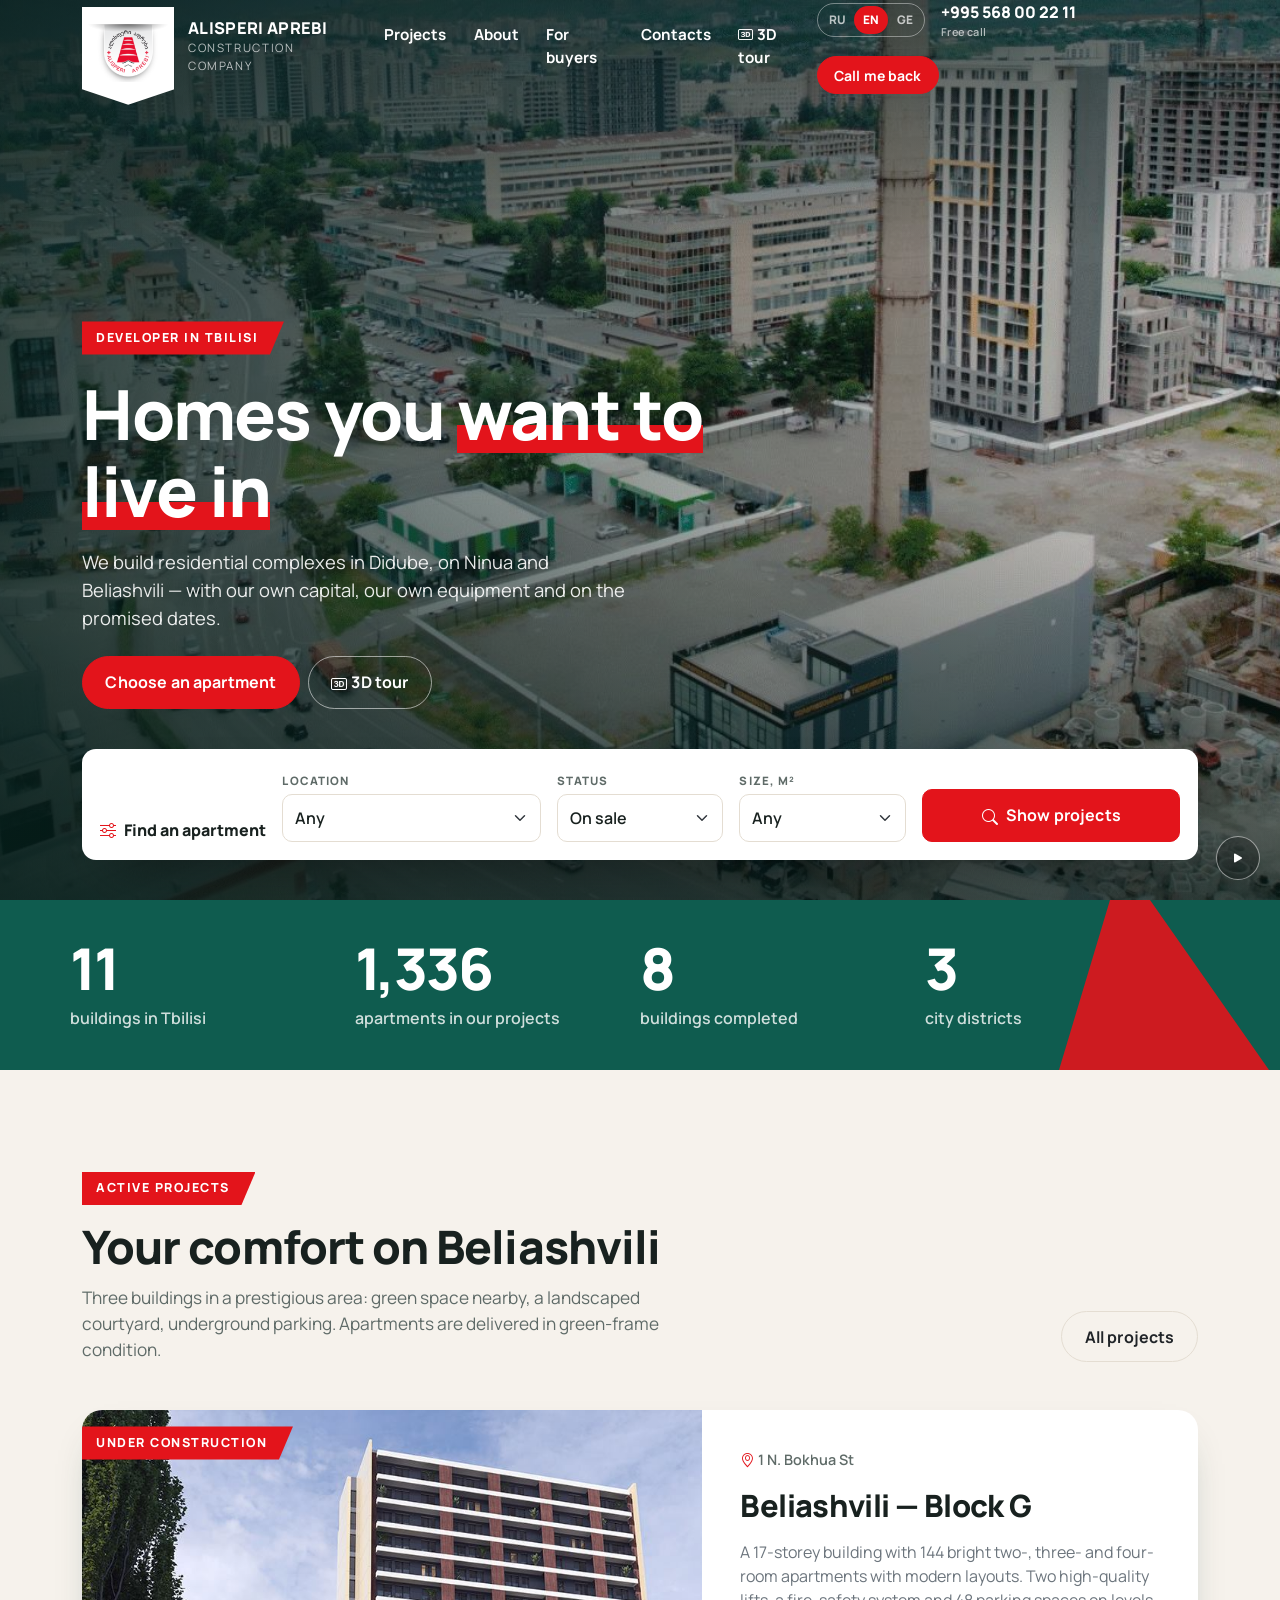
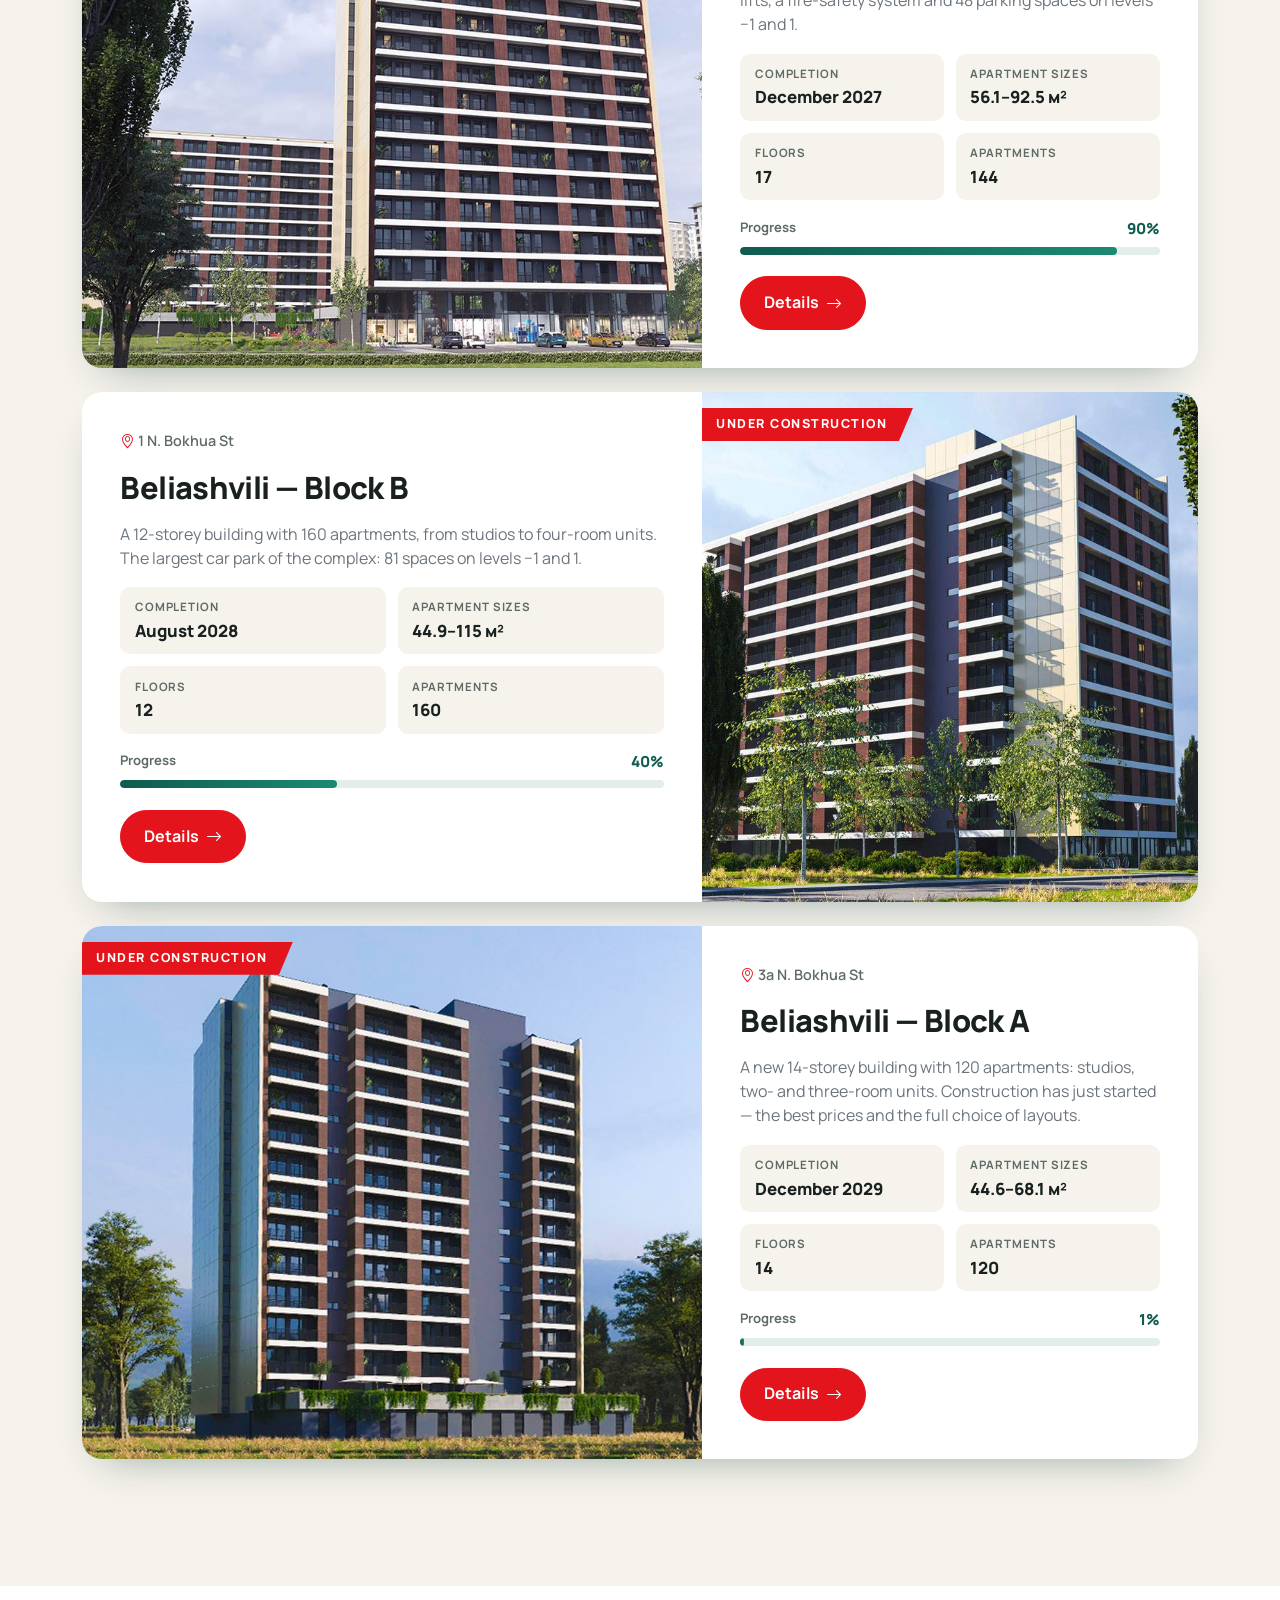
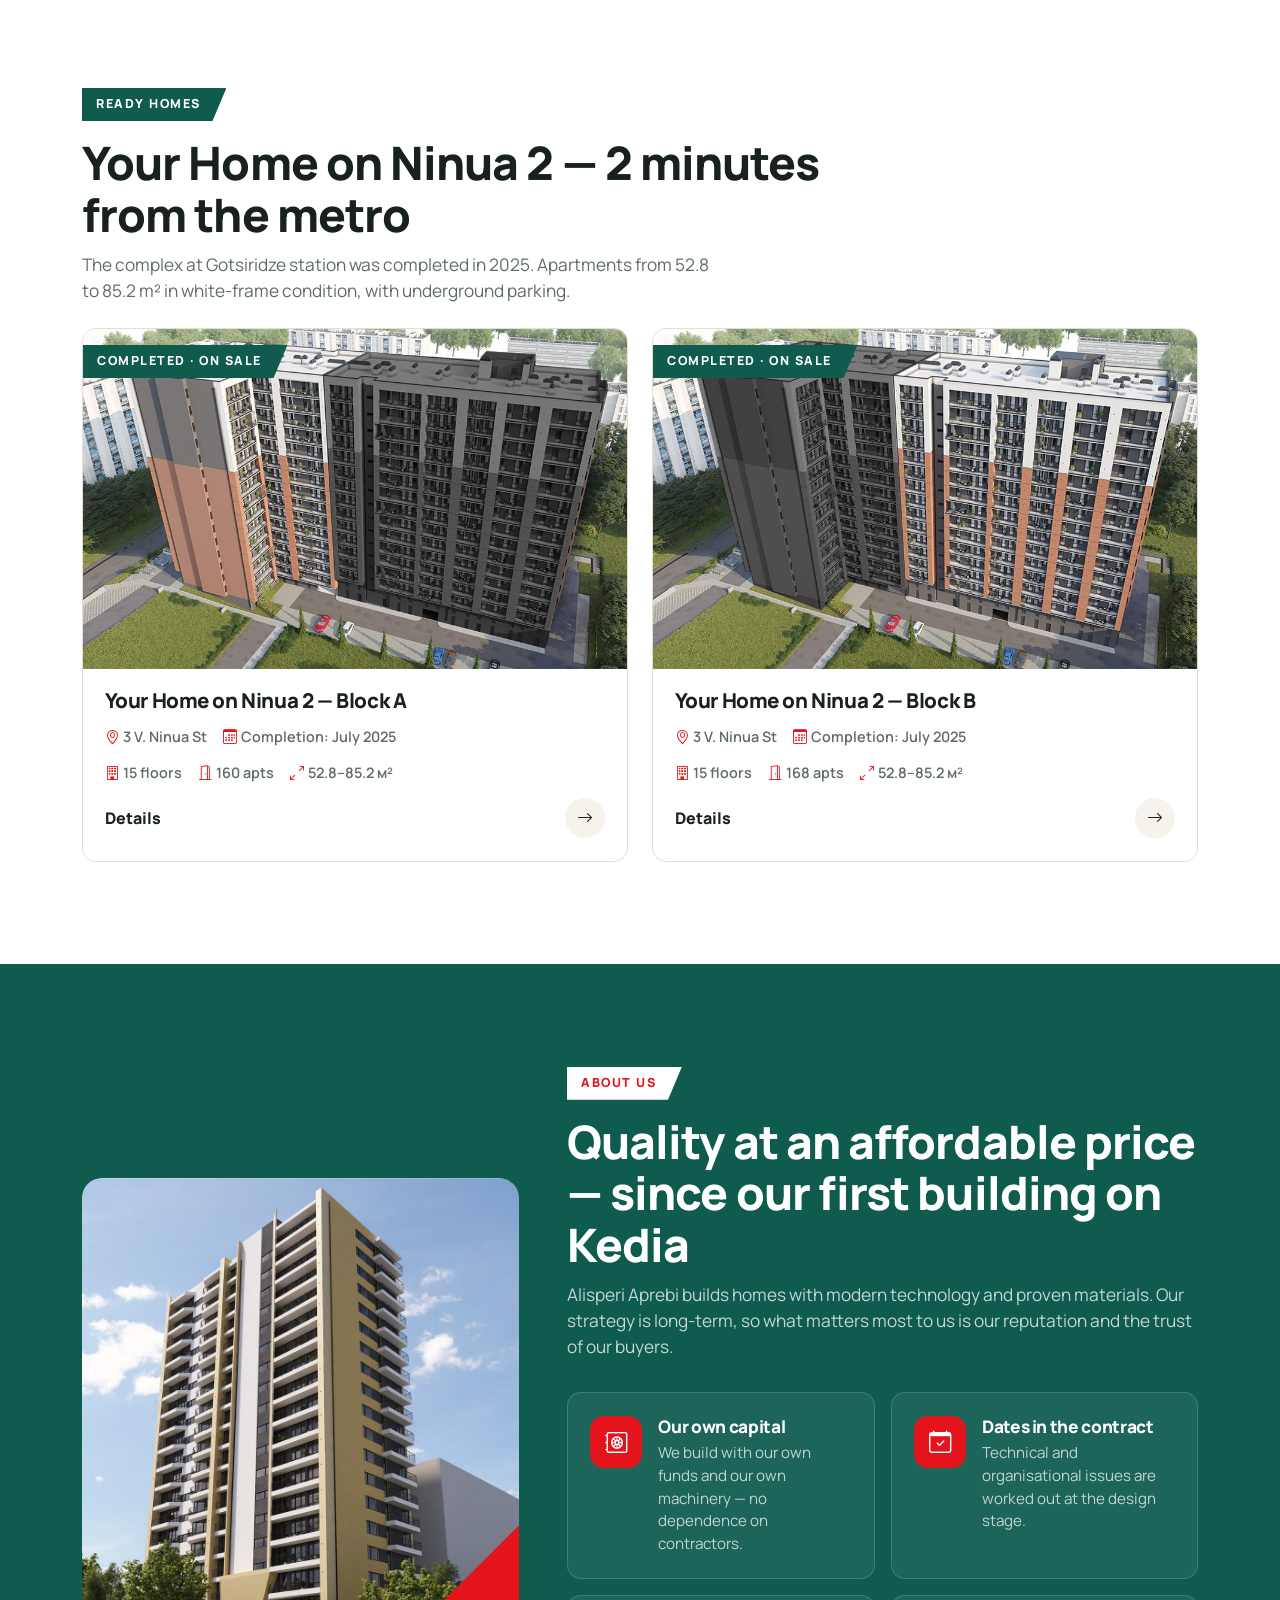
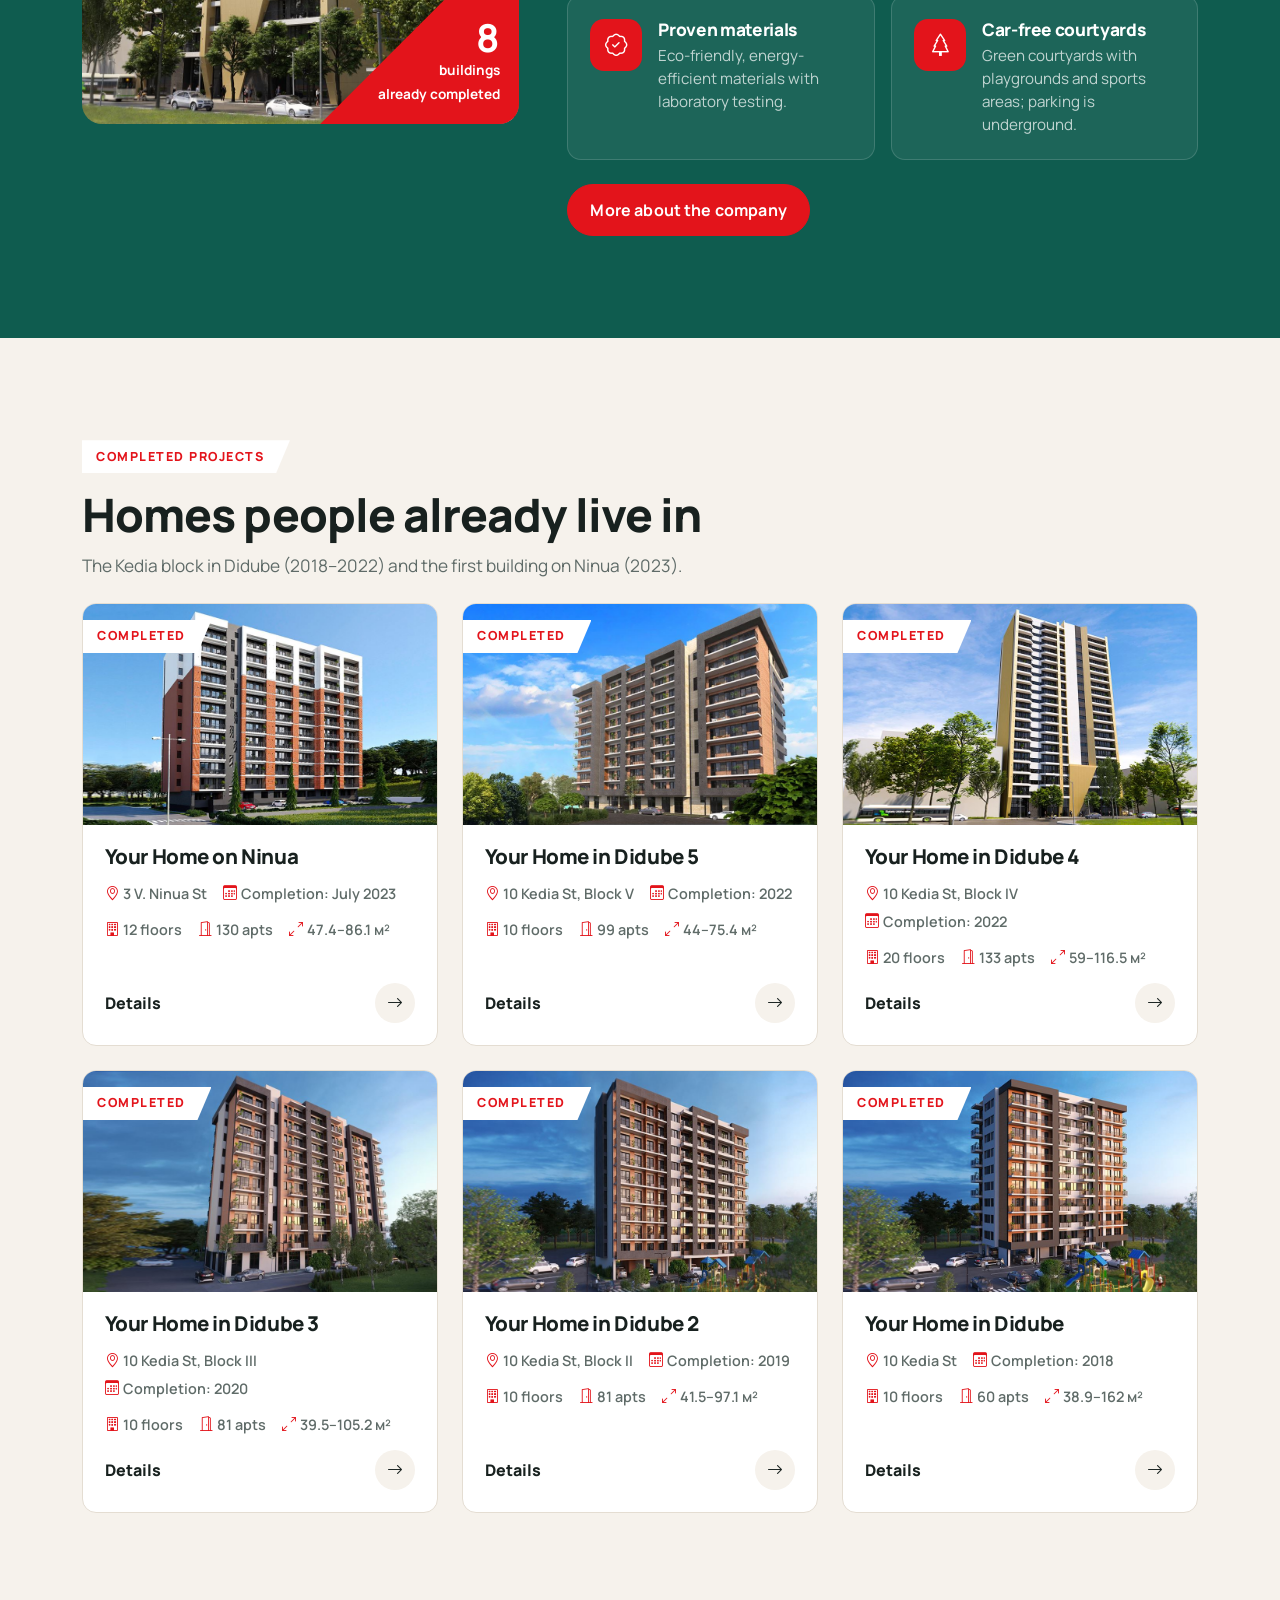
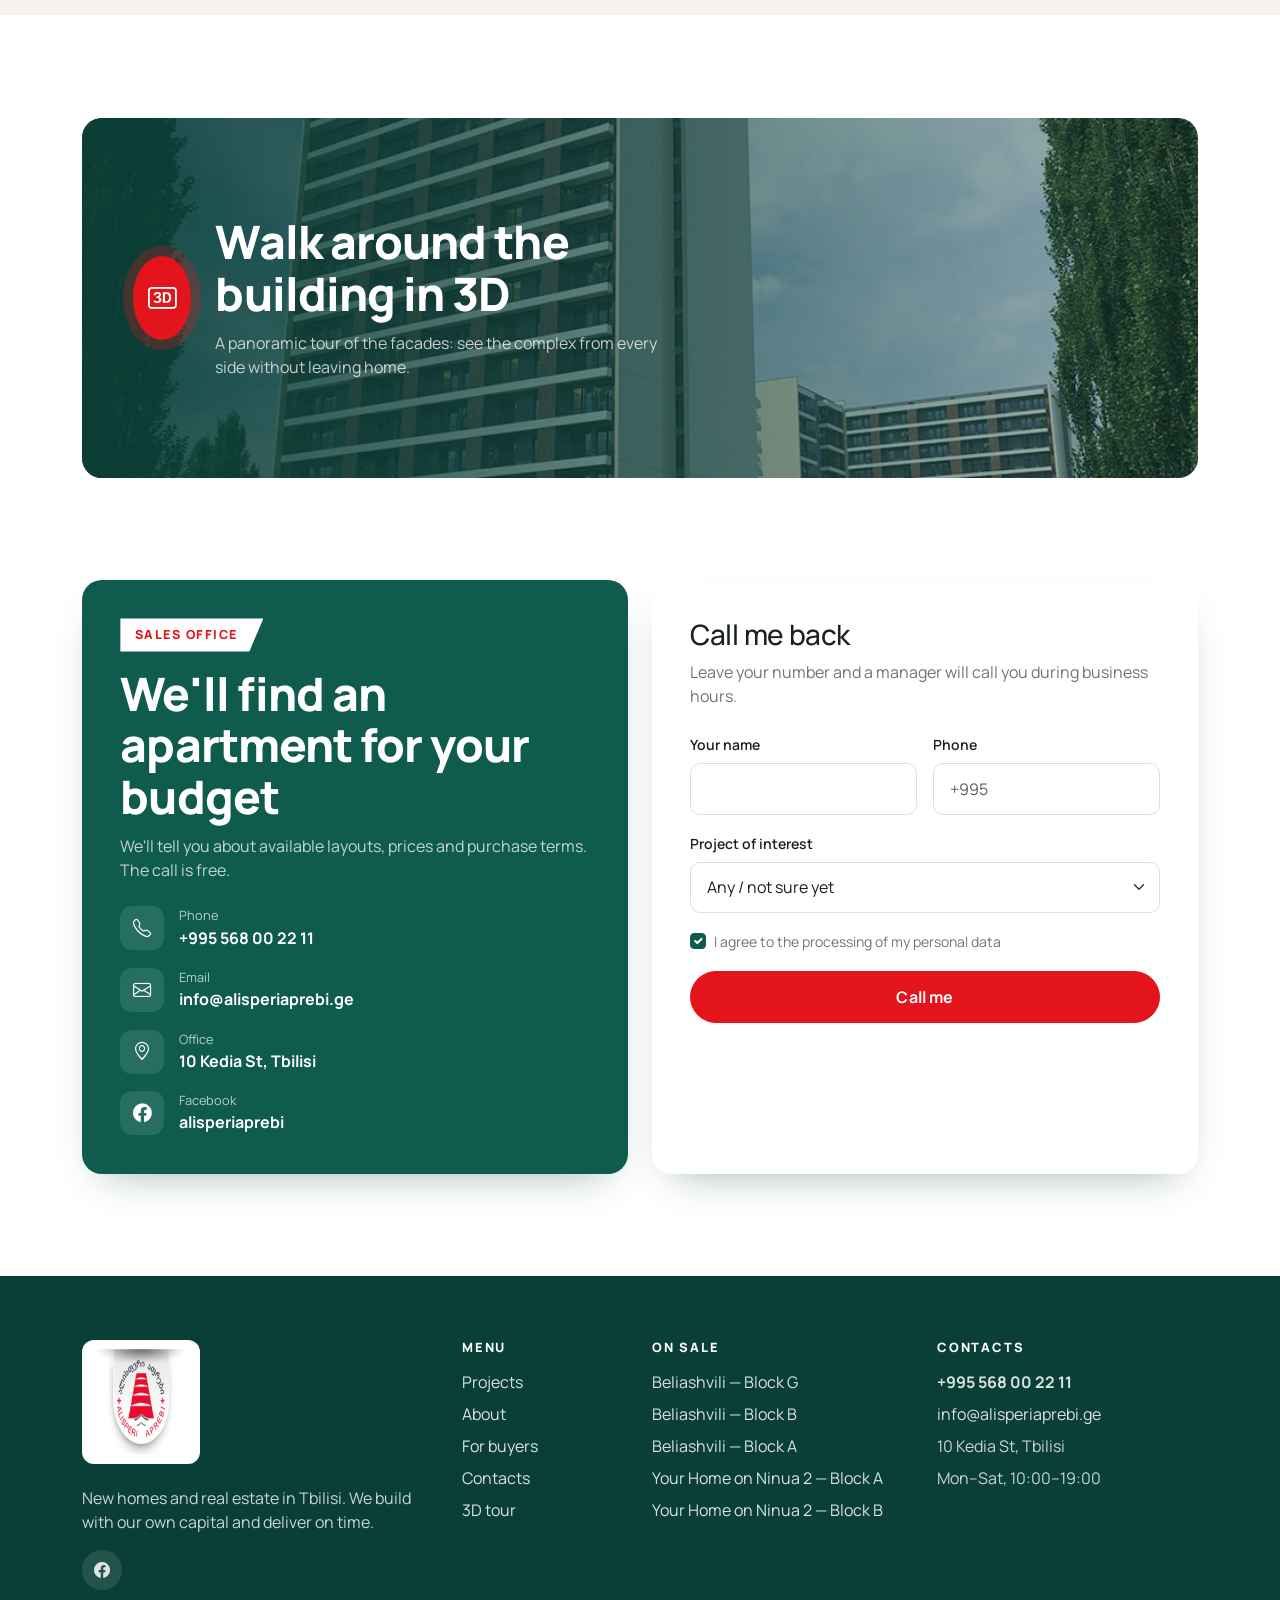
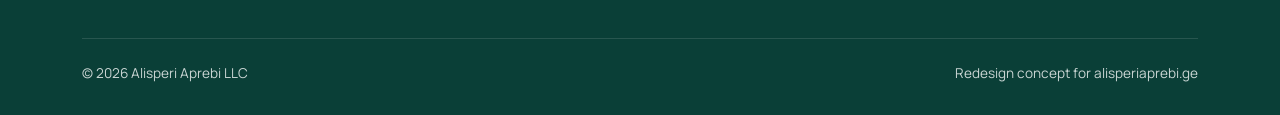
==== index.html @ 361d7d0c "Alisperi Aprebi website redesign prototype Static Bootstrap 5 site (RU/EN/KA) with the original hero" ====
<!doctype html>
<html lang="ru">
<head>
  <meta charset="utf-8">
  <meta name="viewport" content="width=device-width, initial-scale=1">
  <title data-i18n-doc="p.home.title">Новостройки в Тбилиси — Алые Паруса</title>
  <meta name="description" content="Строительная компания «Алые Паруса» (Alisperi Aprebi): жилые комплексы в Тбилиси — Белиашвили, Нинуа, Дидубе. Квартиры от застройщика." data-i18n-content="p.home.desc">
  <meta name="theme-color" content="#0f5c4f">
  <meta property="og:title" content="Алые Паруса — новостройки в Тбилиси">
  <meta property="og:image" content="assets/video/hero-poster.jpg">
  <link rel="icon" href="favicon.ico">
  <link rel="preconnect" href="https://fonts.googleapis.com">
  <link rel="preconnect" href="https://fonts.gstatic.com" crossorigin>
  <link href="https://fonts.googleapis.com/css2?family=Manrope:wght@400;500;600;700;800&family=Noto+Sans+Georgian:wght@400;600;700;800&display=swap" rel="stylesheet">
  <link href="https://cdn.jsdelivr.net/npm/bootstrap@5.3.3/dist/css/bootstrap.min.css" rel="stylesheet">
  <link href="https://cdn.jsdelivr.net/npm/bootstrap-icons@1.11.3/font/bootstrap-icons.min.css" rel="stylesheet">
  <link href="assets/css/style.css" rel="stylesheet">
  <script data-goatcounter="https://olegi808.goatcounter.com/count" async src="https://gc.zgo.at/count.js"></script>
</head>
<body data-page="home">
  <a class="visually-hidden-focusable position-absolute top-0 start-0 m-2 btn btn-primary btn-sm" style="z-index:2000" href="#main" data-i18n="ui.skip">Перейти к содержимому</a>
  <div data-include="header"></div>

  <main id="main">
    <!-- Первый экран: видео с оригинального сайта -->
    <section class="aa-hero">
      <div class="aa-hero__media">
        <video autoplay muted loop playsinline preload="auto" poster="assets/video/hero-poster.jpg" aria-hidden="true">
          <source src="assets/video/hero.mp4" type="video/mp4">
        </video>
      </div>
      <div class="aa-hero__shade"></div>
      <button class="aa-hero__ctrl" type="button" aria-label="Пауза"><i class="bi bi-pause-fill"></i></button>

      <div class="aa-hero__content">
        <div class="container">
          <span class="aa-sail" data-i18n="h.tag">Застройщик в Тбилиси</span>
          <h1 data-i18n="h.title">Дома, в которых <em>хочется жить</em></h1>
          <p class="aa-hero__lead" data-i18n="h.lead">Строим жилые комплексы в Дидубе, на Нинуа и Белиашвили — на собственный капитал, своей техникой и в обещанные сроки.</p>
          <div class="d-flex flex-wrap gap-2 mt-4">
            <a class="btn btn-primary" href="projects.html" data-i18n="h.cta">Выбрать квартиру</a>
            <a class="btn btn-ghost" href="https://www.alisperiaprebi.ge/3dtour/360/fasadi/" target="_blank" rel="noopener"><i class="bi bi-badge-3d me-1"></i><span data-i18n="nav.tour">3D-тур</span></a>
          </div>

          <form class="aa-search" data-search>
            <div class="row g-2 g-lg-3 align-items-end">
              <div class="col-12 col-lg-2 d-flex align-items-center"><div class="aa-search__title"><i class="bi bi-sliders"></i><span data-i18n="s.title">Подбор квартиры</span></div></div>
              <div class="col-6 col-lg-3">
                <label for="sLoc" data-i18n="s.loc">Локация</label>
                <select class="form-select" id="sLoc" name="loc">
                  <option value="" data-i18n="s.any">Все</option>
                  <option value="beliashvili" data-i18n="loc.beliashvili">Белиашвили</option>
                  <option value="ninua" data-i18n="loc.ninua">Нинуа</option>
                  <option value="didube" data-i18n="loc.didube">Дидубе</option>
                </select>
              </div>
              <div class="col-6 col-lg-2">
                <label for="sStatus" data-i18n="s.status">Статус</label>
                <select class="form-select" id="sStatus" name="status">
                  <option value="sale" data-i18n="flt.sale">В продаже</option>
                  <option value="building" data-i18n="flt.building">Строятся</option>
                  <option value="all" data-i18n="flt.all">Все</option>
                </select>
              </div>
              <div class="col-12 col-sm-6 col-lg-2">
                <label for="sArea" data-i18n="s.area">Площадь, м²</label>
                <select class="form-select" id="sArea" name="area">
                  <option value="" data-i18n="s.any">Все</option>
                  <option value="45">≈ 45</option>
                  <option value="55">≈ 55</option>
                  <option value="65">≈ 65</option>
                  <option value="80">≈ 80</option>
                  <option value="100">≈ 100</option>
                  <option value="115">115+</option>
                </select>
              </div>
              <div class="col-12 col-sm-6 col-lg-3"><button class="btn btn-primary" type="submit"><i class="bi bi-search me-2"></i><span data-i18n="s.go">Показать объекты</span></button></div>
            </div>
          </form>
        </div>
      </div>
    </section>

    <!-- Цифры -->
    <section class="aa-stats">
      <div class="container">
        <div class="row text-center text-md-start">
          <div class="col-6 col-md-3 aa-stat"><b data-stat="houses">11</b><span data-i18n="st1">домов в Тбилиси</span></div>
          <div class="col-6 col-md-3 aa-stat"><b data-stat="flats">1 336</b><span data-i18n="st2">квартир в проектах</span></div>
          <div class="col-6 col-md-3 aa-stat"><b data-stat="done">8</b><span data-i18n="st3">домов сдано</span></div>
          <div class="col-6 col-md-3 aa-stat"><b>3</b><span data-i18n="st4">района города</span></div>
        </div>
      </div>
    </section>

    <!-- Строящиеся -->
    <section class="aa-section aa-section--sand">
      <div class="container">
        <div class="row align-items-end mb-5 g-3">
          <div class="col-lg-7">
            <span class="aa-sail" data-i18n="a.tag">Активные проекты</span>
            <h2 class="aa-h2" data-i18n="a.title">Ваш комфорт на Белиашвили</h2>
            <p class="aa-sub mb-0" data-i18n="a.lead">Три корпуса в престижном районе: зелёная территория рядом, благоустроенный двор, подземный паркинг. Квартиры сдаются в зелёном каркасе.</p>
          </div>
          <div class="col-lg-5 text-lg-end"><a class="btn btn-outline-dark" href="projects.html" data-i18n="ui.allProjects">Все проекты</a></div>
        </div>
        <div data-list="feature"></div>
      </div>
    </section>

    <!-- Продажи в сданных -->
    <section class="aa-section">
      <div class="container">
        <div class="row align-items-end mb-4 g-3">
          <div class="col-lg-8">
            <span class="aa-sail aa-sail--green" data-i18n="r.tag">Готовое жильё</span>
            <h2 class="aa-h2" data-i18n="r.title">Ваш дом на Нинуа 2 — в 2 минутах от метро</h2>
            <p class="aa-sub mb-0" data-i18n="r.lead">Комплекс у станции «Гоциридзе» сдан в 2025 году. Квартиры от 52,8 до 85,2 м² в белом каркасе, с подземным паркингом.</p>
          </div>
        </div>
        <div class="row g-4" data-list="sale"></div>
      </div>
    </section>

    <!-- О компании -->
    <section class="aa-section aa-section--green">
      <div class="container">
        <div class="row g-4 g-lg-5 align-items-center">
          <div class="col-lg-5 aa-reveal">
            <div class="aa-about__img">
              <img src="assets/img/projects/didube-4/1.jpg" alt="" loading="lazy">
              <div class="aa-about__sail"><div><b data-stat="done">8</b><span data-i18n="ab.badge">домов<br>уже сданы</span></div></div>
            </div>
          </div>
          <div class="col-lg-7">
            <span class="aa-sail aa-sail--light" data-i18n="ab.tag">О компании</span>
            <h2 class="aa-h2" data-i18n="ab.title">Качество по доступной цене — с первого дома на Кедиа</h2>
            <p class="aa-sub" data-i18n="ab.lead">«Алые Паруса» строят жильё по современным технологиям из проверенных материалов. Стратегия компании рассчитана на долгую перспективу, поэтому главное для нас — репутация и доверие покупателей.</p>
            <div class="row g-3 mt-3">
              <div class="col-md-6"><div class="aa-adv"><div class="aa-adv__icon"><i class="bi bi-safe2"></i></div><div><h3 data-i18n="adv1.t">Собственный капитал</h3><p data-i18n="adv1.d">Строим на свои средства и своей техникой — без зависимости от подрядчиков.</p></div></div></div>
              <div class="col-md-6"><div class="aa-adv"><div class="aa-adv__icon"><i class="bi bi-calendar-check"></i></div><div><h3 data-i18n="adv2.t">Сроки — в договоре</h3><p data-i18n="adv2.d">Технические и организационные вопросы прорабатываем ещё на стадии проекта.</p></div></div></div>
              <div class="col-md-6"><div class="aa-adv"><div class="aa-adv__icon"><i class="bi bi-patch-check"></i></div><div><h3 data-i18n="adv3.t">Проверенные материалы</h3><p data-i18n="adv3.d">Экологичные, энергоэффективные материалы с лабораторными испытаниями.</p></div></div></div>
              <div class="col-md-6"><div class="aa-adv"><div class="aa-adv__icon"><i class="bi bi-tree"></i></div><div><h3 data-i18n="adv4.t">Двор без машин</h3><p data-i18n="adv4.d">Озеленённые дворы с детскими и спортивными площадками, паркинг — под землёй.</p></div></div></div>
            </div>
            <a class="btn btn-primary mt-4" href="about.html" data-i18n="ab.more">Подробнее о компании</a>
          </div>
        </div>
      </div>
    </section>

    <!-- Реализованные -->
    <section class="aa-section aa-section--sand">
      <div class="container">
        <div class="row align-items-end mb-4 g-3">
          <div class="col-lg-8">
            <span class="aa-sail aa-sail--light" data-i18n="d.tag">Реализованные проекты</span>
            <h2 class="aa-h2" data-i18n="d.title">Дома, где уже живут</h2>
            <p class="aa-sub mb-0" data-i18n="d.lead">Квартал на Кедиа в Дидубе (2018–2022) и первый дом на Нинуа (2023).</p>
          </div>
        </div>
        <div class="row g-4" data-list="done"></div>
      </div>
    </section>

    <!-- 3D тур -->
    <section class="aa-section pb-0">
      <div class="container">
        <a class="aa-tour aa-reveal" href="https://www.alisperiaprebi.ge/3dtour/360/fasadi/" target="_blank" rel="noopener">
          <img src="assets/img/projects/beliashvili-g/2.jpg" alt="" loading="lazy">
          <div class="d-flex flex-column flex-md-row gap-4 align-items-md-center">
            <span class="aa-tour__play flex-none"><i class="bi bi-badge-3d"></i></span>
            <div>
              <h2 class="aa-h2 mt-0" data-i18n="tour.title">Прогуляйтесь вокруг дома в 3D</h2>
              <p class="mb-0 opacity-75" data-i18n="tour.lead">Панорамный тур по фасадам: посмотрите комплекс со всех сторон, не выходя из дома.</p>
            </div>
          </div>
        </a>
      </div>
    </section>

    <!-- Заявка -->
    <section class="aa-section" id="contact">
      <div class="container">
        <div class="row g-4 align-items-stretch">
          <div class="col-lg-6">
            <div class="aa-lead h-100" style="background:var(--aa-green);color:#fff">
              <span class="aa-sail aa-sail--light" data-i18n="c.tag">Отдел продаж</span>
              <h2 class="aa-h2" data-i18n="c.title">Подберём квартиру под ваш бюджет</h2>
              <p class="opacity-75 mb-4" data-i18n="c.lead">Расскажем о свободных планировках, ценах и условиях покупки. Звонок бесплатный.</p>
              <div class="aa-contact-line"><i class="bi bi-telephone"></i><div><small data-i18n="c.phone">Телефон</small><a href="tel:+995568002211">+995 568 00 22 11</a></div></div>
              <div class="aa-contact-line"><i class="bi bi-envelope"></i><div><small>Email</small><a href="mailto:info@alisperiaprebi.ge">info@alisperiaprebi.ge</a></div></div>
              <div class="aa-contact-line"><i class="bi bi-geo-alt"></i><div><small data-i18n="c.office">Офис</small><b data-i18n="c.addr">ул. Кедиа, 10, Тбилиси</b></div></div>
              <div class="aa-contact-line mb-0"><i class="bi bi-facebook"></i><div><small>Facebook</small><a href="https://www.facebook.com/alisperiaprebi" target="_blank" rel="noopener">alisperiaprebi</a></div></div>
            </div>
          </div>
          <div class="col-lg-6">
            <div class="aa-lead h-100">
              <h2 class="h3 mb-2" data-i18n="form.modalTitle">Перезвоните мне</h2>
              <p class="text-secondary mb-4" data-i18n="form.modalText">Оставьте номер — менеджер перезвонит в рабочее время.</p>
              <div data-include="lead"></div>
            </div>
          </div>
        </div>
      </div>
    </section>
  </main>

  <div data-include="footer"></div>

  <script src="https://cdn.jsdelivr.net/npm/bootstrap@5.3.3/dist/js/bootstrap.bundle.min.js"></script>
  <script src="assets/js/i18n.js"></script>
  <script src="assets/js/data.js"></script>
  <script src="assets/js/main.js"></script>
</body>
</html>
---- assets/css/style.css ----
/* Alisperi Aprebi — тема. Цвета из логотипа и старого сайта: алый #ed1c24 и тёмно-зелёный #0f5c4f. */
:root {
  --aa-red: #e3141b;
  --aa-red-dark: #b6041b;
  --aa-green: #0f5c4f;
  --aa-green-deep: #0a3f37;
  --aa-green-soft: #e3eeeb;
  --aa-sand: #f6f2ec;
  --aa-line: #e4ddd2;
  --aa-ink: #18211f;
  --aa-muted: #5f6b68;
  --aa-radius: 14px;
  --aa-shadow: 0 18px 40px -22px rgba(10, 63, 55, .45);
  --aa-head-h: 84px;

  --bs-primary: var(--aa-red);
  --bs-primary-rgb: 227, 20, 27;
  --bs-body-color: var(--aa-ink);
  --bs-body-bg: #fff;
  --bs-link-color: var(--aa-red);
  --bs-link-hover-color: var(--aa-red-dark);
  --bs-border-color: var(--aa-line);
  --bs-body-font-family: "Manrope", "Noto Sans Georgian", system-ui, sans-serif;
}
html[lang="ka"] { --bs-body-font-family: "Noto Sans Georgian", "Manrope", system-ui, sans-serif; }

body { background: #fff; color: var(--aa-ink); font-feature-settings: "ss01"; -webkit-font-smoothing: antialiased; }
h1, h2, h3, h4, .aa-display { font-weight: 800; letter-spacing: -.02em; line-height: 1.12; }
html[lang="ka"] h1, html[lang="ka"] h2, html[lang="ka"] h3 { letter-spacing: 0; }
a { text-decoration: none; }
img { max-width: 100%; }
::selection { background: var(--aa-red); color: #fff; }

/* ---------- Кнопки ---------- */
.btn { --bs-btn-font-weight: 700; --bs-btn-padding-x: 1.4rem; --bs-btn-padding-y: .8rem; border-radius: 999px; letter-spacing: .01em; }
.btn-sm { --bs-btn-padding-x: 1rem; --bs-btn-padding-y: .45rem; }
.btn-primary { --bs-btn-bg: var(--aa-red); --bs-btn-border-color: var(--aa-red); --bs-btn-hover-bg: var(--aa-red-dark); --bs-btn-hover-border-color: var(--aa-red-dark); --bs-btn-active-bg: var(--aa-red-dark); --bs-btn-active-border-color: var(--aa-red-dark); --bs-btn-focus-shadow-rgb: 227, 20, 27; }
.btn-green { --bs-btn-color: #fff; --bs-btn-bg: var(--aa-green); --bs-btn-border-color: var(--aa-green); --bs-btn-hover-color: #fff; --bs-btn-hover-bg: var(--aa-green-deep); --bs-btn-hover-border-color: var(--aa-green-deep); --bs-btn-active-bg: var(--aa-green-deep); --bs-btn-active-color: #fff; }
.btn-ghost { --bs-btn-color: #fff; --bs-btn-border-color: rgba(255,255,255,.55); --bs-btn-hover-bg: #fff; --bs-btn-hover-color: var(--aa-ink); --bs-btn-hover-border-color: #fff; --bs-btn-active-bg: #fff; --bs-btn-active-color: var(--aa-ink); }
.btn-outline-dark { --bs-btn-border-color: var(--aa-line); --bs-btn-hover-bg: var(--aa-ink); }
.btn .bi { vertical-align: -.1em; }

/* ---------- Флажок-«парус»: метка секции ---------- */
.aa-sail {
  display: inline-flex; align-items: center; gap: .5rem;
  background: var(--aa-red); color: #fff;
  font-size: .78rem; font-weight: 800; text-transform: uppercase; letter-spacing: .12em;
  padding: .45rem 1.6rem .45rem .9rem;
  clip-path: polygon(0 0, 100% 0, calc(100% - 14px) 100%, 0 100%);
}
.aa-sail--green { background: var(--aa-green); }
.aa-sail--light { background: #fff; color: var(--aa-red); }

/* ---------- Шапка ---------- */
.aa-header { position: sticky; top: 0; z-index: 1030; background: rgba(255,255,255,.96); backdrop-filter: blur(10px); border-bottom: 1px solid var(--aa-line); transition: background .3s, border-color .3s, box-shadow .3s; }
.aa-header .navbar { min-height: var(--aa-head-h); padding: 0; }
body[data-page="home"] .aa-header { position: fixed; left: 0; right: 0; background: transparent; border-color: transparent; backdrop-filter: none; }
body[data-page="home"] .aa-header.is-solid { background: rgba(255,255,255,.97); border-color: var(--aa-line); backdrop-filter: blur(10px); box-shadow: 0 10px 30px -24px rgba(0,0,0,.5); }

.aa-logo { position: relative; display: flex; align-items: center; gap: .85rem; color: inherit; }
.aa-logo__badge {
  align-self: flex-start; background: #fff; width: 96px; height: 98px; margin-bottom: -18px;
  display: grid; place-items: center; padding: 8px 6px 14px;
  clip-path: polygon(0 0, 100% 0, 100% 84%, 50% 100%, 0 84%);
  box-shadow: 0 8px 18px rgba(0,0,0,.18);
  transition: height .3s, width .3s;
}
.aa-logo__badge img { width: 100%; height: auto; display: block; }
.aa-logo__text { line-height: 1.1; }
.aa-logo__text b { display: block; font-weight: 800; font-size: 1.02rem; letter-spacing: .02em; text-transform: uppercase; }
.aa-logo__text small { font-size: .72rem; letter-spacing: .14em; text-transform: uppercase; opacity: .7; }
.aa-header.is-solid .aa-logo__badge, body:not([data-page="home"]) .aa-logo__badge { width: 78px; height: 80px; margin-bottom: -14px; }

.aa-nav .nav-link { font-weight: 700; font-size: .95rem; padding: .5rem .85rem !important; color: var(--aa-ink); position: relative; }
.aa-nav .nav-link::after { content: ""; position: absolute; left: .85rem; right: .85rem; bottom: .15rem; height: 2px; background: var(--aa-red); transform: scaleX(0); transform-origin: left; transition: transform .25s; }
.aa-nav .nav-link:hover::after, .aa-nav .nav-link.active::after { transform: scaleX(1); }
.aa-nav .nav-link.active { color: var(--aa-red); }

.aa-phone { font-weight: 800; color: inherit; white-space: nowrap; }
.aa-phone small { display: block; font-size: .68rem; font-weight: 600; opacity: .65; letter-spacing: .04em; }
.aa-lang { display: inline-flex; border: 1px solid var(--aa-line); border-radius: 999px; padding: 2px; }
.aa-lang button { border: 0; background: none; font-size: .74rem; font-weight: 800; padding: .3rem .55rem; border-radius: 999px; color: inherit; opacity: .7; }
.aa-lang button.active { background: var(--aa-red); color: #fff; opacity: 1; }

body[data-page="home"] .aa-header:not(.is-solid) { color: #fff; }
body[data-page="home"] .aa-header:not(.is-solid) .aa-nav .nav-link { color: #fff; }
body[data-page="home"] .aa-header:not(.is-solid) .aa-lang { border-color: rgba(255,255,255,.4); }
body[data-page="home"] .aa-header:not(.is-solid) .navbar-toggler { color: #fff; border-color: rgba(255,255,255,.5); }
.navbar-toggler { border-radius: 10px; padding: .45rem .6rem; }
.navbar-toggler:focus { box-shadow: none; }

@media (max-width: 1199.98px) {
  .aa-header .navbar-collapse { background: #fff; color: var(--aa-ink); margin: 0 -12px; padding: 1rem 1.25rem 1.5rem; border-top: 1px solid var(--aa-line); }
  body[data-page="home"] .aa-header:not(.is-solid) .navbar-collapse .nav-link { color: var(--aa-ink); }
  body[data-page="home"] .aa-header:not(.is-solid) .navbar-collapse .aa-lang { border-color: var(--aa-line); }
  .aa-nav .nav-link::after { display: none; }
}
@media (max-width: 575.98px) {
  :root { --aa-head-h: 70px; }
  .aa-logo__badge, .aa-header.is-solid .aa-logo__badge, body:not([data-page="home"]) .aa-logo__badge { width: 66px; height: 68px; margin-bottom: -10px; padding: 6px 5px 11px; }
  .aa-logo__text b { font-size: .9rem; }
}

/* ---------- Первый экран с видео ---------- */
.aa-hero { position: relative; min-height: 100svh; display: flex; align-items: flex-end; color: #fff; overflow: hidden; background: var(--aa-green-deep); }
.aa-hero__media { position: absolute; inset: 0; }
.aa-hero__media video, .aa-hero__media img { width: 100%; height: 100%; object-fit: cover; }
.aa-hero__shade { position: absolute; inset: 0; background:
  linear-gradient(180deg, rgba(5,25,22,.55) 0%, rgba(5,25,22,0) 28%),
  linear-gradient(90deg, rgba(5,30,26,.78) 0%, rgba(5,30,26,.35) 55%, rgba(5,30,26,.1) 100%),
  linear-gradient(0deg, rgba(5,25,22,.7) 0%, rgba(5,25,22,0) 45%); }
.aa-hero__content { position: relative; width: 100%; padding: calc(var(--aa-head-h) + 4rem) 0 2.5rem; }
.aa-hero h1 { font-size: clamp(2.3rem, 5.4vw, 4.6rem); max-width: 14ch; margin: 1.25rem 0 1.25rem; }
.aa-hero h1 em { font-style: normal; color: #fff; background: linear-gradient(transparent 62%, var(--aa-red) 62%, var(--aa-red) 92%, transparent 92%); }
.aa-hero__lead { font-size: 1.15rem; max-width: 34rem; opacity: .9; }
.aa-hero__ctrl { position: absolute; right: 1.25rem; bottom: 1.25rem; z-index: 2; width: 44px; height: 44px; border-radius: 50%; border: 1px solid rgba(255,255,255,.5); background: rgba(0,0,0,.25); color: #fff; display: grid; place-items: center; }
.aa-hero__ctrl:hover { background: rgba(0,0,0,.45); }

/* Панель подбора */
.aa-search { background: #fff; color: var(--aa-ink); border-radius: var(--aa-radius); box-shadow: 0 30px 60px -30px rgba(0,0,0,.6); padding: 1.1rem; margin-top: 2.5rem; }
.aa-search label { font-size: .72rem; font-weight: 800; text-transform: uppercase; letter-spacing: .1em; color: var(--aa-muted); margin-bottom: .3rem; }
.aa-search .form-select, .aa-search .form-control { border-radius: 10px; border-color: var(--aa-line); font-weight: 600; padding-top: .7rem; padding-bottom: .7rem; }
.aa-search .btn { width: 100%; height: 100%; min-height: 50px; border-radius: 10px; }
.aa-search__title { font-weight: 800; display: flex; align-items: center; gap: .5rem; }
.aa-search__title i { color: var(--aa-red); }

/* ---------- Секции ---------- */
.aa-section { padding: clamp(4rem, 8vw, 7rem) 0; }
.aa-section--sand { background: var(--aa-sand); }
.aa-section--green { background: var(--aa-green); color: #fff; }
.aa-h2 { font-size: clamp(1.9rem, 3.6vw, 3rem); margin: 1rem 0 .75rem; }
.aa-sub { color: var(--aa-muted); font-size: 1.08rem; max-width: 40rem; }
.aa-section--green .aa-sub { color: rgba(255,255,255,.75); }

/* Цифры */
.aa-stats { background: var(--aa-green); color: #fff; position: relative; overflow: hidden; }
.aa-stats::before { content: ""; position: absolute; right: -80px; top: -40px; width: 340px; height: 340px; background: var(--aa-red); opacity: .9; clip-path: polygon(30% 0, 100% 100%, 0 100%); }
.aa-stat { padding: 2.5rem 0; position: relative; }
.aa-stat b { display: block; font-size: clamp(2.4rem, 4.5vw, 3.6rem); font-weight: 800; line-height: 1; letter-spacing: -.03em; }
.aa-stat span { display: block; margin-top: .5rem; opacity: .8; font-weight: 600; }

/* ---------- Карточка объекта ---------- */
.aa-card { position: relative; display: flex; flex-direction: column; height: 100%; background: #fff; border: 1px solid var(--aa-line); border-radius: var(--aa-radius); overflow: hidden; color: inherit; transition: transform .3s, box-shadow .3s; }
.aa-card:hover { transform: translateY(-4px); box-shadow: var(--aa-shadow); color: inherit; }
.aa-card__img { position: relative; aspect-ratio: 16 / 10; overflow: hidden; background: var(--aa-sand); }
.aa-card__img img { width: 100%; height: 100%; object-fit: cover; transition: transform .6s; }
.aa-card:hover .aa-card__img img { transform: scale(1.05); }
.aa-card__tag { position: absolute; left: 0; top: 1rem; }
.aa-card__body { padding: 1.25rem 1.35rem 1.4rem; display: flex; flex-direction: column; gap: .9rem; flex: 1; }
.aa-card__title { font-size: 1.28rem; margin: 0; }
.aa-card__meta { display: flex; flex-wrap: wrap; gap: .4rem 1rem; color: var(--aa-muted); font-size: .9rem; font-weight: 600; }
.aa-card__meta i { color: var(--aa-red); margin-right: .25rem; }
.aa-card__foot { margin-top: auto; display: flex; align-items: center; justify-content: space-between; font-weight: 800; }
.aa-card__foot .bi-arrow-right { width: 40px; height: 40px; border-radius: 50%; display: grid; place-items: center; background: var(--aa-sand); transition: background .2s, color .2s; }
.aa-card:hover .aa-card__foot .bi-arrow-right { background: var(--aa-red); color: #fff; }

/* Ход строительства */
.aa-progress { --p: 0; }
.aa-progress__row { display: flex; justify-content: space-between; font-size: .82rem; font-weight: 700; color: var(--aa-muted); margin-bottom: .4rem; }
.aa-progress__row b { color: var(--aa-green); font-size: .95rem; }
.aa-progress__bar { height: 8px; border-radius: 99px; background: var(--aa-green-soft); overflow: hidden; }
.aa-progress__bar i { display: block; height: 100%; width: calc(var(--p) * 1%); background: linear-gradient(90deg, var(--aa-green), #1b8a73); border-radius: inherit; transform-origin: left; animation: aa-grow 1.4s cubic-bezier(.2,.7,.2,1) both; }
@keyframes aa-grow { from { transform: scaleX(0); } }

/* Большая карточка (главная, строящиеся) */
.aa-feature { display: grid; grid-template-columns: 1.25fr 1fr; background: #fff; border-radius: calc(var(--aa-radius) + 6px); overflow: hidden; box-shadow: var(--aa-shadow); color: inherit; }
.aa-feature:hover { color: inherit; }
.aa-feature__img { position: relative; min-height: 380px; }
.aa-feature__img img { position: absolute; inset: 0; width: 100%; height: 100%; object-fit: cover; }
.aa-feature__body { padding: clamp(1.5rem, 3vw, 2.75rem); display: flex; flex-direction: column; gap: 1.1rem; }
.aa-feature__body h3 { font-size: clamp(1.5rem, 2.4vw, 2.1rem); margin: 0; }
.aa-facts { display: grid; grid-template-columns: repeat(2, 1fr); gap: .75rem; margin: 0; }
.aa-facts div { background: var(--aa-sand); border-radius: 10px; padding: .7rem .9rem; }
.aa-facts dt { font-size: .72rem; text-transform: uppercase; letter-spacing: .08em; color: var(--aa-muted); font-weight: 700; }
.aa-facts dd { margin: .15rem 0 0; font-weight: 800; font-size: 1.05rem; }
@media (max-width: 991.98px) { .aa-feature { grid-template-columns: 1fr; } .aa-feature__img { min-height: 260px; } }

/* Вкладки-переключатели */
.aa-tabs { display: inline-flex; flex-wrap: wrap; gap: .4rem; background: #fff; border: 1px solid var(--aa-line); border-radius: 999px; padding: .3rem; }
.aa-tabs .btn { --bs-btn-padding-y: .5rem; --bs-btn-padding-x: 1.1rem; --bs-btn-font-size: .9rem; border: 0; color: var(--aa-ink); }
.aa-tabs .btn.active { background: var(--aa-red); color: #fff; }

/* ---------- О компании ---------- */
.aa-about__img { position: relative; border-radius: calc(var(--aa-radius) + 6px); overflow: hidden; aspect-ratio: 4/5; }
.aa-about__img img { width: 100%; height: 100%; object-fit: cover; }
.aa-about__sail { position: absolute; right: -1px; bottom: -1px; width: 46%; aspect-ratio: 1; background: var(--aa-red); clip-path: polygon(100% 0, 100% 100%, 0 100%); display: flex; align-items: flex-end; justify-content: flex-end; padding: 1.25rem; color: #fff; text-align: right; }
.aa-about__sail b { display: block; font-size: 2.4rem; line-height: 1; }
.aa-about__sail span { font-size: .85rem; font-weight: 700; }

.aa-adv { display: flex; gap: 1rem; padding: 1.4rem; border-radius: var(--aa-radius); background: #fff; border: 1px solid var(--aa-line); height: 100%; }
.aa-adv__icon { flex: none; width: 52px; height: 52px; border-radius: 14px; display: grid; place-items: center; font-size: 1.4rem; background: var(--aa-green-soft); color: var(--aa-green); }
.aa-adv h3 { font-size: 1.08rem; margin: .1rem 0 .35rem; }
.aa-adv p { margin: 0; color: var(--aa-muted); font-size: .95rem; }
.aa-section--green .aa-adv { background: rgba(255,255,255,.06); border-color: rgba(255,255,255,.15); }
.aa-section--green .aa-adv p { color: rgba(255,255,255,.72); }
.aa-section--green .aa-adv__icon { background: var(--aa-red); color: #fff; }

/* 3D-тур */
.aa-tour { position: relative; border-radius: calc(var(--aa-radius) + 6px); overflow: hidden; color: #fff; min-height: 360px; display: flex; align-items: center; }
.aa-tour img { position: absolute; inset: 0; width: 100%; height: 100%; object-fit: cover; }
.aa-tour::before { content: ""; position: absolute; inset: 0; background: linear-gradient(90deg, rgba(10,63,55,.92), rgba(10,63,55,.35)); z-index: 1; }
.aa-tour > div { position: relative; z-index: 2; padding: clamp(1.75rem, 4vw, 3.5rem); max-width: 40rem; }
.aa-tour__play { width: 84px; height: 84px; border-radius: 50%; display: grid; place-items: center; background: var(--aa-red); color: #fff; font-size: 1.8rem; box-shadow: 0 0 0 10px rgba(227,20,27,.25); }

/* ---------- Форма ---------- */
.aa-lead { background: #fff; color: var(--aa-ink); border-radius: calc(var(--aa-radius) + 6px); padding: clamp(1.5rem, 3vw, 2.5rem); box-shadow: var(--aa-shadow); }
.aa-lead .form-control, .aa-lead .form-select { border-radius: 10px; padding: .8rem 1rem; border-color: var(--aa-line); }
.aa-lead .form-control:focus, .aa-lead .form-select:focus, .aa-search .form-select:focus { border-color: var(--aa-green); box-shadow: 0 0 0 .2rem rgba(15,92,79,.15); }
.aa-lead .form-check-input:checked { background-color: var(--aa-green); border-color: var(--aa-green); }
.aa-contact-line { display: flex; gap: .9rem; align-items: flex-start; margin-bottom: 1.1rem; }
.aa-contact-line i { flex: none; width: 44px; height: 44px; border-radius: 12px; display: grid; place-items: center; background: rgba(255,255,255,.1); color: #fff; font-size: 1.15rem; }
.aa-contact-line small { display: block; opacity: .7; font-size: .8rem; }
.aa-contact-line a, .aa-contact-line b { color: #fff; font-weight: 700; }
.aa-map { border: 0; width: 100%; height: 100%; min-height: 360px; border-radius: calc(var(--aa-radius) + 6px); filter: saturate(.85); }

/* ---------- Внутренние страницы ---------- */
.aa-page-head { position: relative; background: var(--aa-green); color: #fff; padding: 4.5rem 0 3.5rem; overflow: hidden; }
.aa-page-head::after { content: ""; position: absolute; right: 6%; bottom: 0; width: min(36vw, 340px); aspect-ratio: 1 / 1.1; background: var(--aa-red); clip-path: polygon(55% 0, 100% 100%, 0 100%); opacity: .95; }
.aa-page-head .container { position: relative; z-index: 1; }
.aa-page-head h1 { font-size: clamp(2.1rem, 4.5vw, 3.6rem); max-width: 18ch; }
.aa-page-head .breadcrumb { --bs-breadcrumb-divider-color: rgba(255,255,255,.5); --bs-breadcrumb-item-active-color: rgba(255,255,255,.75); font-size: .88rem; font-weight: 600; }
.aa-page-head .breadcrumb a { color: #fff; }

/* Страница объекта */
.aa-project-hero { position: relative; min-height: 70vh; display: flex; align-items: flex-end; color: #fff; background: var(--aa-green-deep); }
.aa-project-hero > img { position: absolute; inset: 0; width: 100%; height: 100%; object-fit: cover; }
.aa-project-hero::before { content: ""; position: absolute; inset: 0; z-index: 1; background: linear-gradient(0deg, rgba(5,25,22,.85) 0%, rgba(5,25,22,.2) 55%, rgba(5,25,22,.35) 100%); }
.aa-project-hero .container { position: relative; z-index: 2; padding-top: 6rem; padding-bottom: 3rem; }
.aa-project-hero h1 { font-size: clamp(2.2rem, 5vw, 4rem); }
.aa-project-hero .breadcrumb { --bs-breadcrumb-divider-color: rgba(255,255,255,.5); --bs-breadcrumb-item-active-color: rgba(255,255,255,.75); font-weight: 600; font-size: .88rem; }
.aa-project-hero .breadcrumb a { color: #fff; }
.aa-keyfacts { display: grid; grid-template-columns: repeat(auto-fit, minmax(150px, 1fr)); gap: 1px; background: var(--aa-line); border: 1px solid var(--aa-line); border-radius: var(--aa-radius); overflow: hidden; margin-top: -2.5rem; position: relative; z-index: 3; box-shadow: var(--aa-shadow); }
.aa-keyfacts div { background: #fff; padding: 1.1rem 1.25rem; }
.aa-keyfacts small { display: block; font-size: .72rem; text-transform: uppercase; letter-spacing: .08em; color: var(--aa-muted); font-weight: 700; }
.aa-keyfacts b { font-size: 1.2rem; font-weight: 800; }
.aa-gallery .carousel-item img { width: 100%; aspect-ratio: 4/3; object-fit: cover; border-radius: var(--aa-radius); }
.aa-gallery .carousel-control-prev, .aa-gallery .carousel-control-next { width: 56px; opacity: 1; }
.aa-gallery .carousel-control-prev span, .aa-gallery .carousel-control-next span { width: 44px; height: 44px; border-radius: 50%; background: rgba(255,255,255,.92); color: var(--aa-ink); display: grid; place-items: center; font-size: 1.2rem; }
.aa-thumbs { display: grid; grid-template-columns: repeat(auto-fill, minmax(84px, 1fr)); gap: .5rem; margin-top: .75rem; }
.aa-thumbs button { border: 2px solid transparent; padding: 0; border-radius: 8px; overflow: hidden; background: none; aspect-ratio: 4/3; opacity: .65; transition: opacity .2s, border-color .2s; }
.aa-thumbs button.active, .aa-thumbs button:hover { opacity: 1; border-color: var(--aa-red); }
.aa-thumbs img { width: 100%; height: 100%; object-fit: cover; }
.aa-checklist { list-style: none; padding: 0; margin: 0; display: grid; gap: .55rem; }
.aa-checklist li { display: flex; gap: .65rem; align-items: flex-start; }
.aa-checklist li::before { content: "\F26E"; font-family: "bootstrap-icons"; color: var(--aa-green); font-size: 1.15rem; line-height: 1.3; }
.aa-side { position: sticky; top: calc(var(--aa-head-h) + 1.5rem); }

/* ---------- Подвал ---------- */
.aa-footer { background: var(--aa-green-deep); color: rgba(255,255,255,.78); padding: 4rem 0 2rem; }
.aa-footer h4 { color: #fff; font-size: .8rem; text-transform: uppercase; letter-spacing: .14em; margin-bottom: 1rem; }
.aa-footer a { color: rgba(255,255,255,.85); }
.aa-footer a:hover { color: #fff; }
.aa-footer ul { list-style: none; padding: 0; margin: 0; display: grid; gap: .5rem; }
.aa-footer__logo { display: inline-block; background: #fff; border-radius: 12px; padding: .6rem .8rem; }
.aa-footer__logo img { width: 92px; display: block; }
.aa-footer__bottom { border-top: 1px solid rgba(255,255,255,.12); margin-top: 3rem; padding-top: 1.5rem; font-size: .85rem; }
.aa-social { width: 40px; height: 40px; border-radius: 50%; display: inline-grid; place-items: center; background: rgba(255,255,255,.1); }

/* Плавающая кнопка звонка (мобильные) */
.aa-fab { position: fixed; right: 16px; bottom: 16px; z-index: 1040; width: 56px; height: 56px; border-radius: 50%; background: var(--aa-red); color: #fff; display: grid; place-items: center; font-size: 1.4rem; box-shadow: 0 10px 24px -8px rgba(227,20,27,.7); }
.aa-fab:hover { color: #fff; background: var(--aa-red-dark); }

/* Появление при прокрутке */
.aa-reveal { opacity: 0; transform: translateY(24px); transition: opacity .7s ease, transform .7s ease; }
.aa-reveal.is-in { opacity: 1; transform: none; }
.aa-empty { text-align: center; padding: 3rem 1rem; color: var(--aa-muted); }
.aa-empty i { font-size: 2.4rem; color: var(--aa-red); }

.modal-content { border-radius: calc(var(--aa-radius) + 6px); border: 0; }

@media (prefers-reduced-motion: reduce) {
  *, *::before, *::after { animation: none !important; transition: none !important; }
  .aa-reveal { opacity: 1; transform: none; }
}
@media (max-width: 767.98px) {
  .aa-page-head { padding: 3rem 0 2.75rem; }
  .aa-page-head::after { width: 34vw; right: -8vw; opacity: .9; }
}
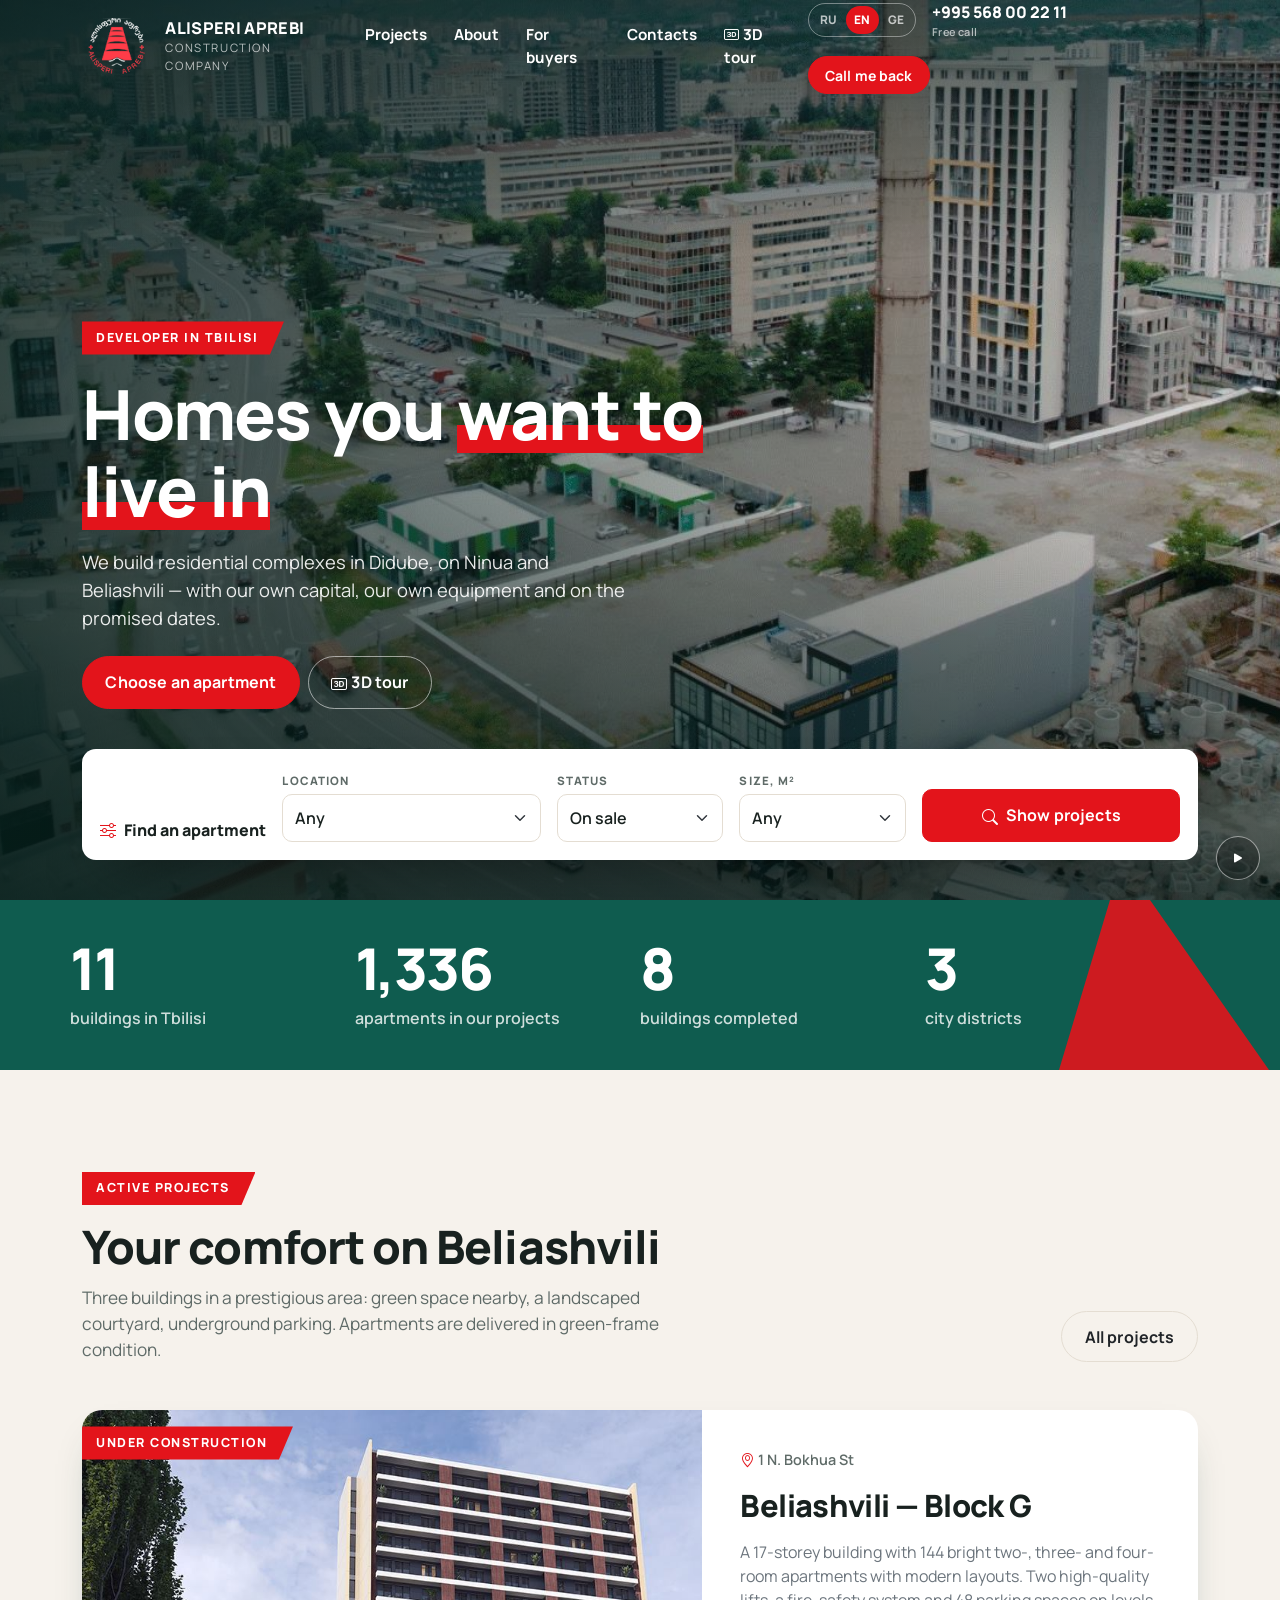
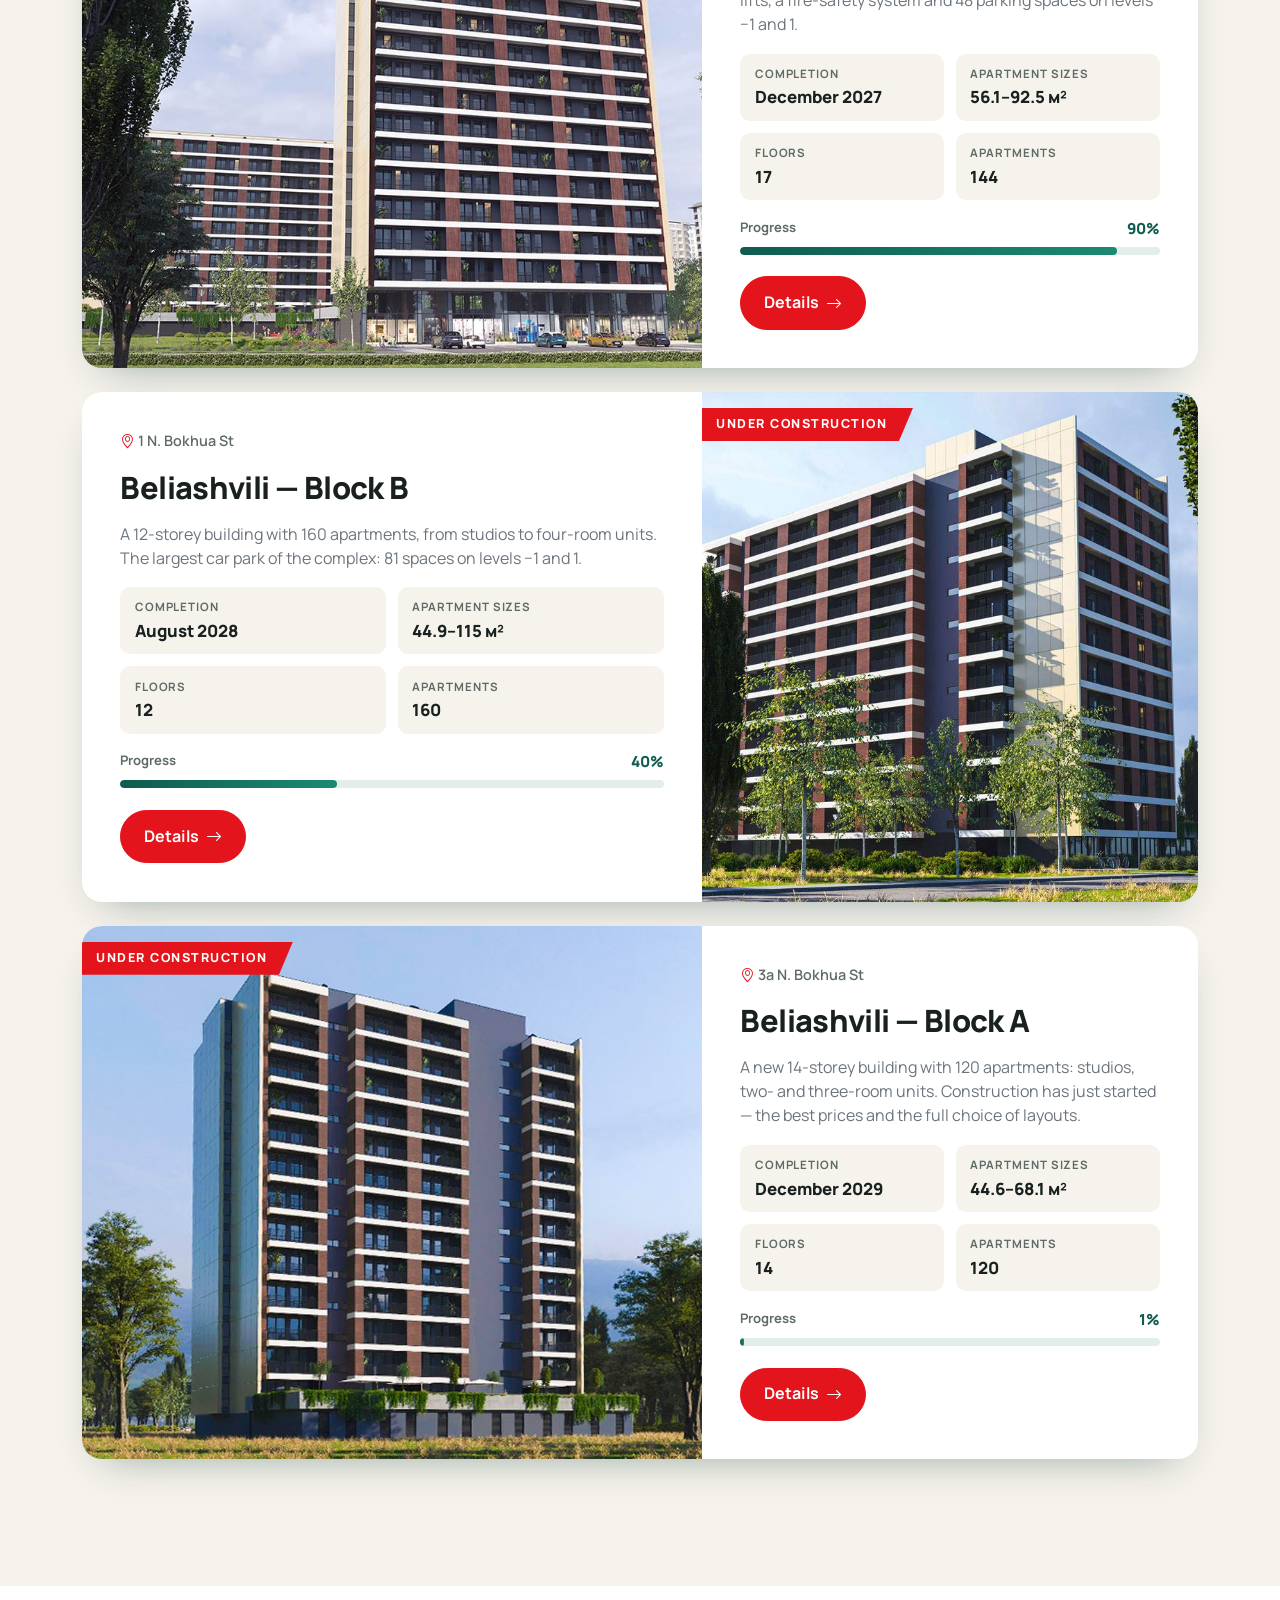
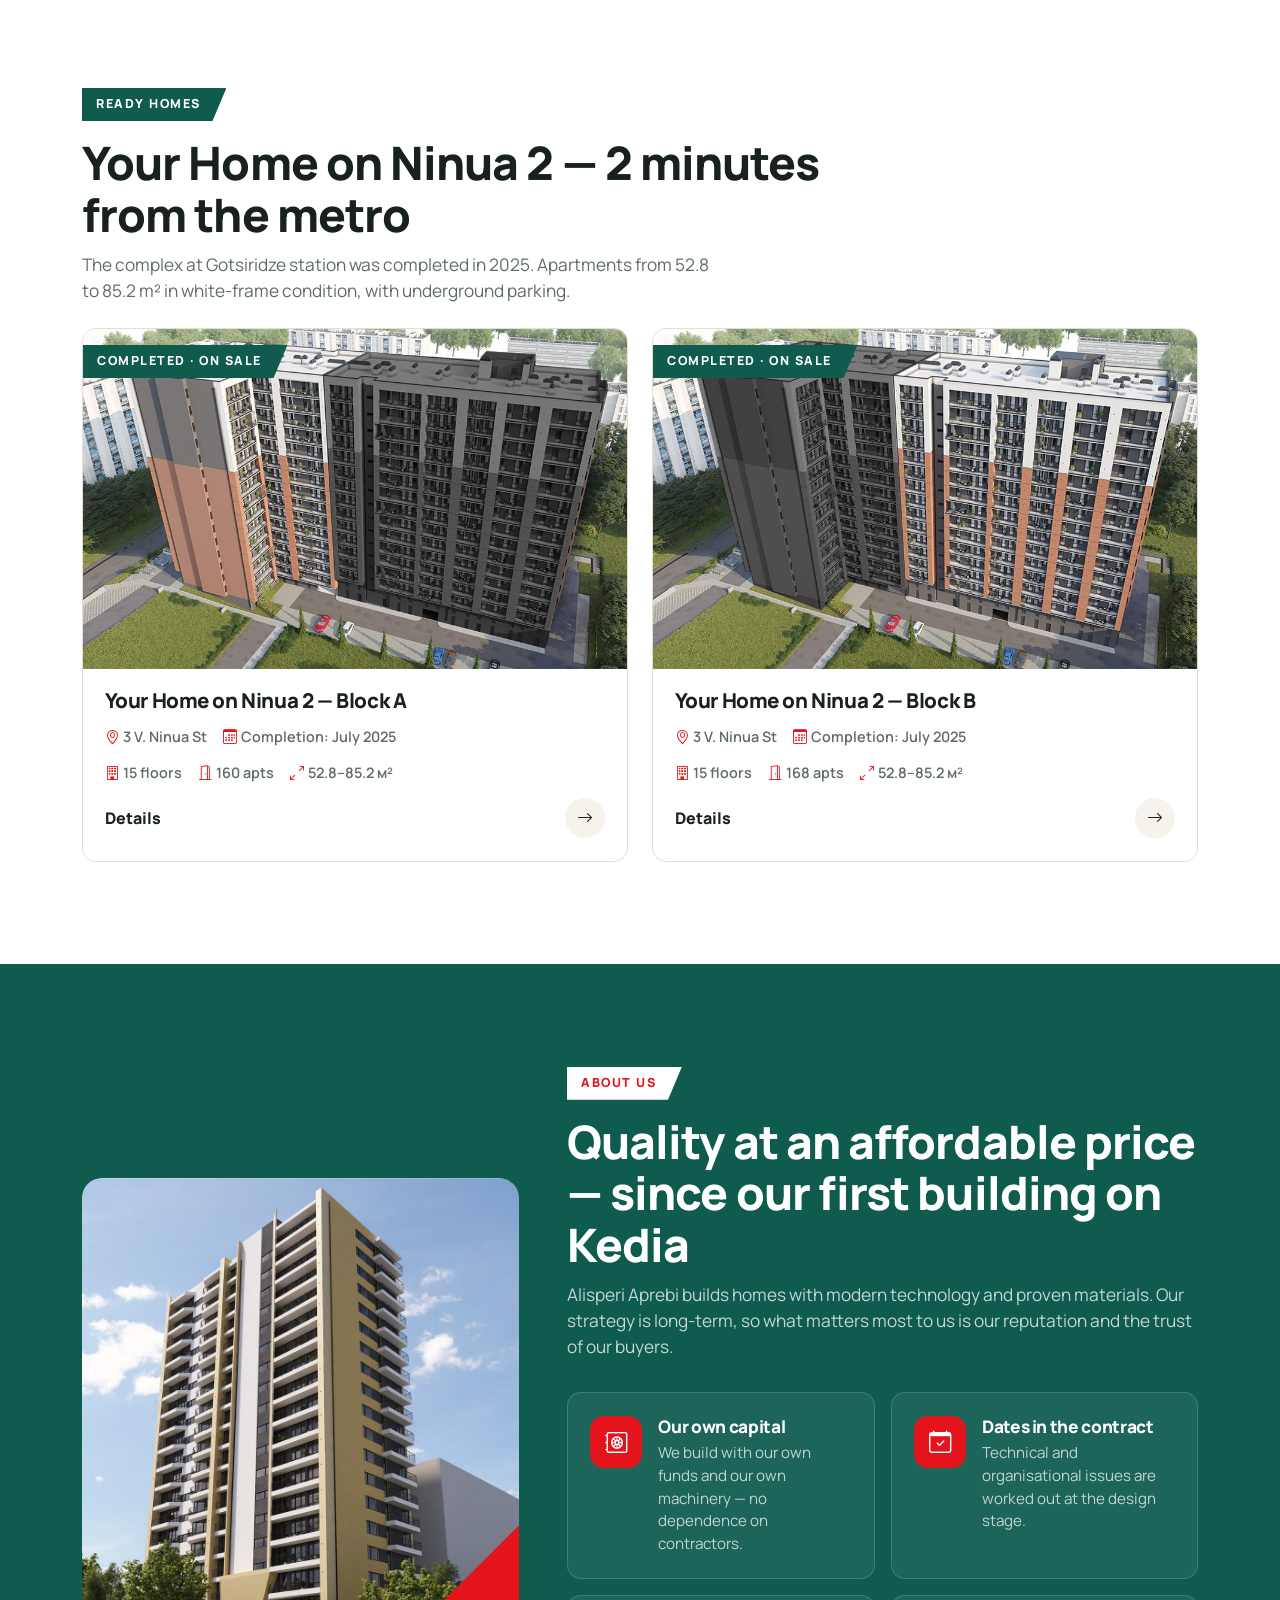
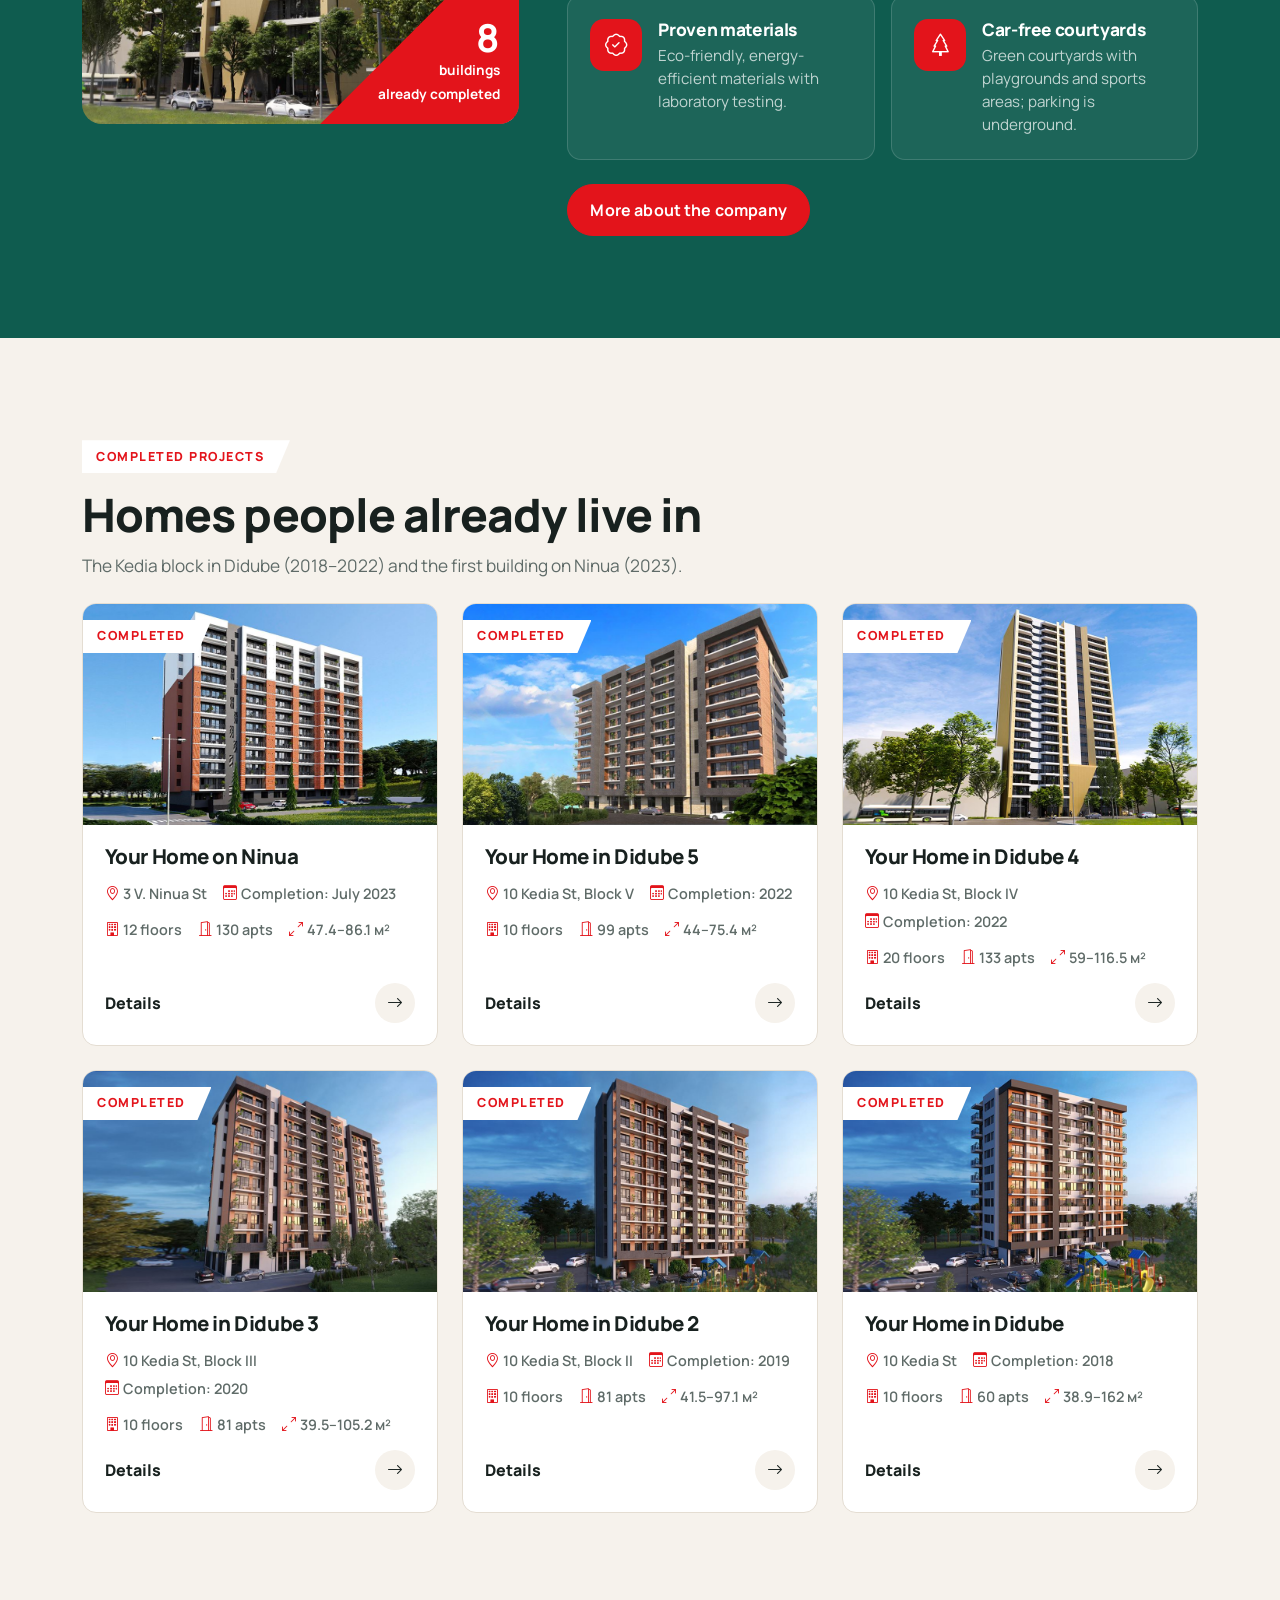
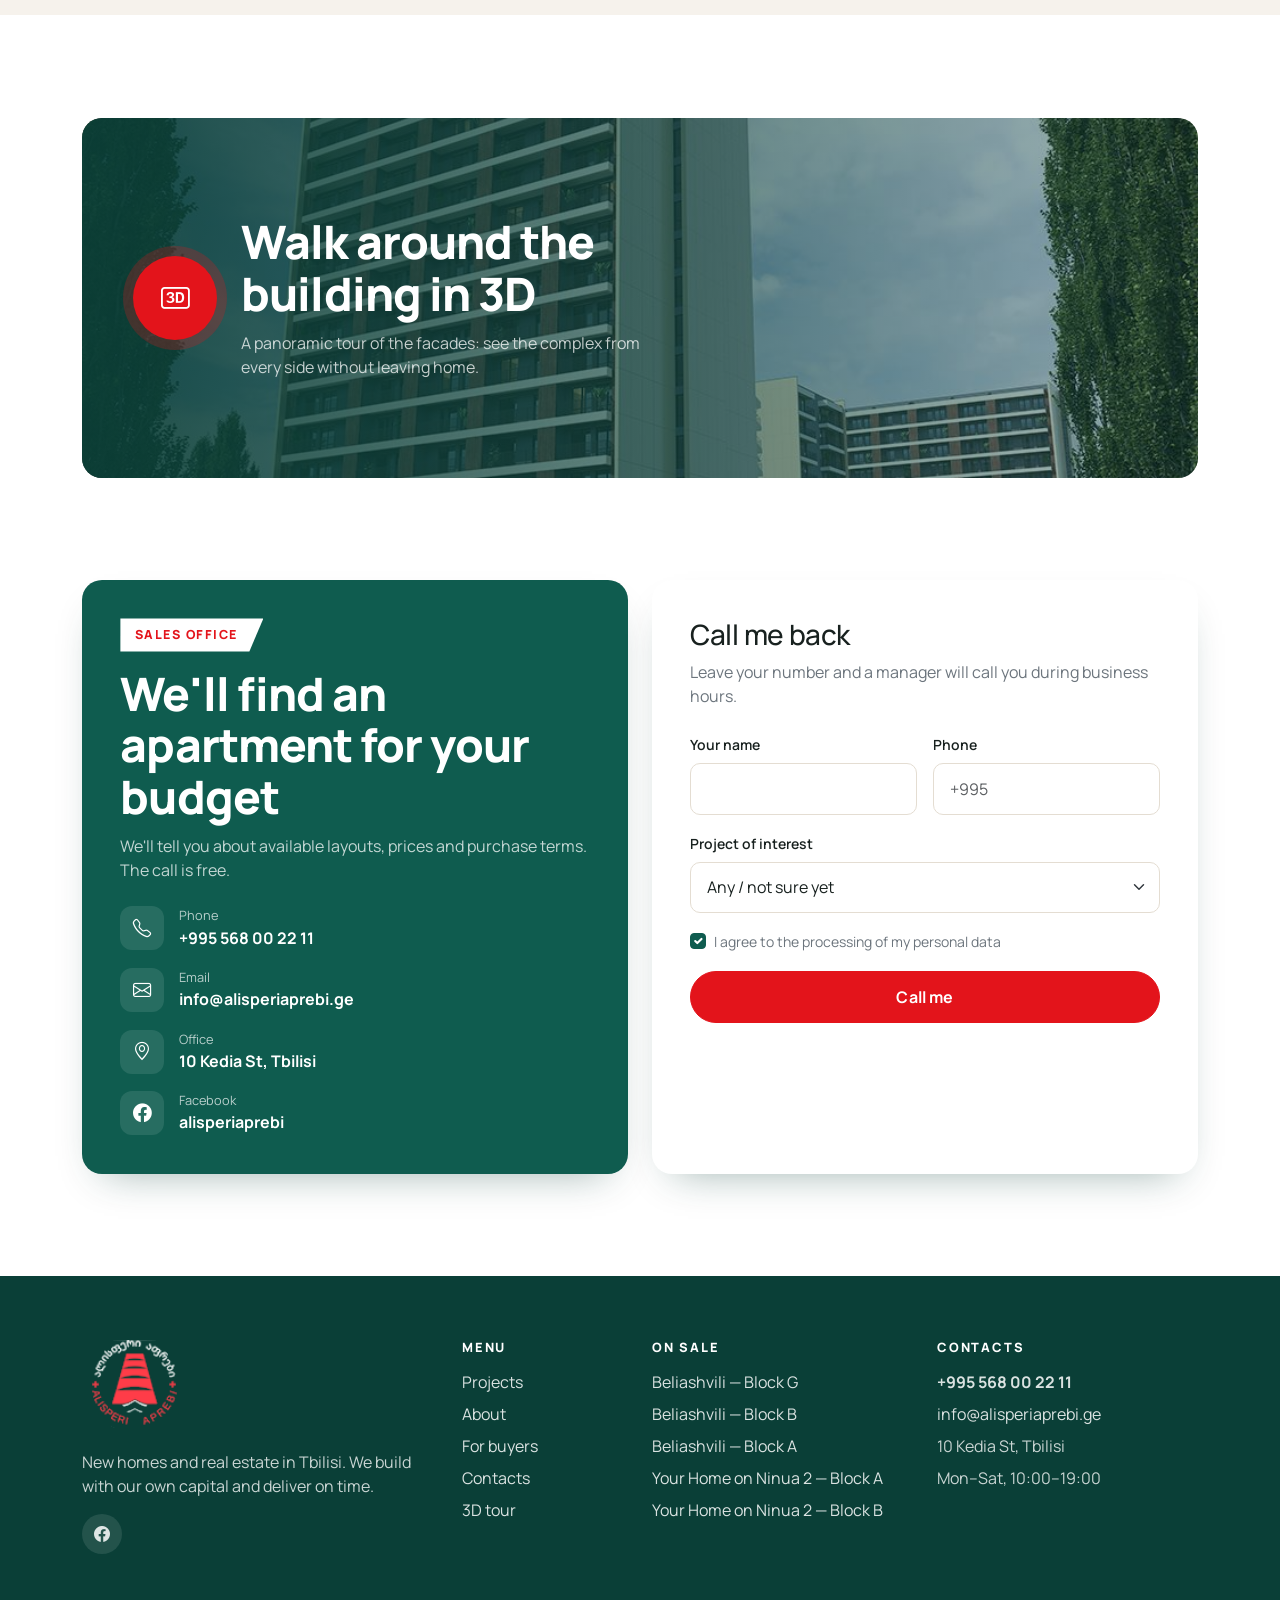
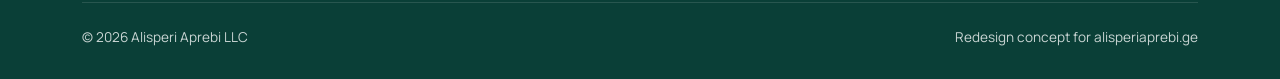
==== commit 0fa7c8e3: "Use clean emblem logo without badge and shadows; round 3D tour icon Logo is cut from the original ma" ====
--- a/index.html
+++ b/index.html
@@ -168,7 +168,7 @@
         <a class="aa-tour aa-reveal" href="https://www.alisperiaprebi.ge/3dtour/360/fasadi/" target="_blank" rel="noopener">
           <img src="assets/img/projects/beliashvili-g/2.jpg" alt="" loading="lazy">
           <div class="d-flex flex-column flex-md-row gap-4 align-items-md-center">
-            <span class="aa-tour__play flex-none"><i class="bi bi-badge-3d"></i></span>
+            <span class="aa-tour__play"><i class="bi bi-badge-3d"></i></span>
             <div>
               <h2 class="aa-h2 mt-0" data-i18n="tour.title">Прогуляйтесь вокруг дома в 3D</h2>
               <p class="mb-0 opacity-75" data-i18n="tour.lead">Панорамный тур по фасадам: посмотрите комплекс со всех сторон, не выходя из дома.</p>
--- a/assets/css/style.css
+++ b/assets/css/style.css
@@ -58,18 +58,15 @@
 body[data-page="home"] .aa-header.is-solid { background: rgba(255,255,255,.97); border-color: var(--aa-line); backdrop-filter: blur(10px); box-shadow: 0 10px 30px -24px rgba(0,0,0,.5); }
 
 .aa-logo { position: relative; display: flex; align-items: center; gap: .85rem; color: inherit; }
-.aa-logo__badge {
-  align-self: flex-start; background: #fff; width: 96px; height: 98px; margin-bottom: -18px;
-  display: grid; place-items: center; padding: 8px 6px 14px;
-  clip-path: polygon(0 0, 100% 0, 100% 84%, 50% 100%, 0 84%);
-  box-shadow: 0 8px 18px rgba(0,0,0,.18);
-  transition: height .3s, width .3s;
-}
-.aa-logo__badge img { width: 100%; height: auto; display: block; }
+.aa-logo__mark { position: relative; flex: none; display: block; height: 58px; aspect-ratio: 95 / 79; transition: height .3s; }
+.aa-logo__mark img { position: absolute; inset: 0; width: 100%; height: 100%; object-fit: contain; transition: opacity .3s; }
+.aa-logo__light { opacity: 0; }
+body[data-page="home"] .aa-header:not(.is-solid) .aa-logo__light { opacity: 1; }
+body[data-page="home"] .aa-header:not(.is-solid) .aa-logo__dark { opacity: 0; }
 .aa-logo__text { line-height: 1.1; }
 .aa-logo__text b { display: block; font-weight: 800; font-size: 1.02rem; letter-spacing: .02em; text-transform: uppercase; }
 .aa-logo__text small { font-size: .72rem; letter-spacing: .14em; text-transform: uppercase; opacity: .7; }
-.aa-header.is-solid .aa-logo__badge, body:not([data-page="home"]) .aa-logo__badge { width: 78px; height: 80px; margin-bottom: -14px; }
+.aa-header.is-solid .aa-logo__mark, body:not([data-page="home"]) .aa-logo__mark { height: 52px; }
 
 .aa-nav .nav-link { font-weight: 700; font-size: .95rem; padding: .5rem .85rem !important; color: var(--aa-ink); position: relative; }
 .aa-nav .nav-link::after { content: ""; position: absolute; left: .85rem; right: .85rem; bottom: .15rem; height: 2px; background: var(--aa-red); transform: scaleX(0); transform-origin: left; transition: transform .25s; }
@@ -97,7 +94,7 @@
 }
 @media (max-width: 575.98px) {
   :root { --aa-head-h: 70px; }
-  .aa-logo__badge, .aa-header.is-solid .aa-logo__badge, body:not([data-page="home"]) .aa-logo__badge { width: 66px; height: 68px; margin-bottom: -10px; padding: 6px 5px 11px; }
+  .aa-logo__mark, .aa-header.is-solid .aa-logo__mark, body:not([data-page="home"]) .aa-logo__mark { height: 44px; }
   .aa-logo__text b { font-size: .9rem; }
 }
 
@@ -200,7 +197,7 @@
 .aa-tour img { position: absolute; inset: 0; width: 100%; height: 100%; object-fit: cover; }
 .aa-tour::before { content: ""; position: absolute; inset: 0; background: linear-gradient(90deg, rgba(10,63,55,.92), rgba(10,63,55,.35)); z-index: 1; }
 .aa-tour > div { position: relative; z-index: 2; padding: clamp(1.75rem, 4vw, 3.5rem); max-width: 40rem; }
-.aa-tour__play { width: 84px; height: 84px; border-radius: 50%; display: grid; place-items: center; background: var(--aa-red); color: #fff; font-size: 1.8rem; box-shadow: 0 0 0 10px rgba(227,20,27,.25); }
+.aa-tour__play { flex: none; width: 84px; height: 84px; aspect-ratio: 1; border-radius: 50%; display: grid; place-items: center; background: var(--aa-red); color: #fff; font-size: 1.8rem; box-shadow: 0 0 0 10px rgba(227,20,27,.25); }
 
 /* ---------- Форма ---------- */
 .aa-lead { background: #fff; color: var(--aa-ink); border-radius: calc(var(--aa-radius) + 6px); padding: clamp(1.5rem, 3vw, 2.5rem); box-shadow: var(--aa-shadow); }
@@ -251,8 +248,8 @@
 .aa-footer a { color: rgba(255,255,255,.85); }
 .aa-footer a:hover { color: #fff; }
 .aa-footer ul { list-style: none; padding: 0; margin: 0; display: grid; gap: .5rem; }
-.aa-footer__logo { display: inline-block; background: #fff; border-radius: 12px; padding: .6rem .8rem; }
-.aa-footer__logo img { width: 92px; display: block; }
+.aa-footer__logo { display: inline-block; }
+.aa-footer__logo img { display: block; height: 88px; width: auto; }
 .aa-footer__bottom { border-top: 1px solid rgba(255,255,255,.12); margin-top: 3rem; padding-top: 1.5rem; font-size: .85rem; }
 .aa-social { width: 40px; height: 40px; border-radius: 50%; display: inline-grid; place-items: center; background: rgba(255,255,255,.1); }
 
